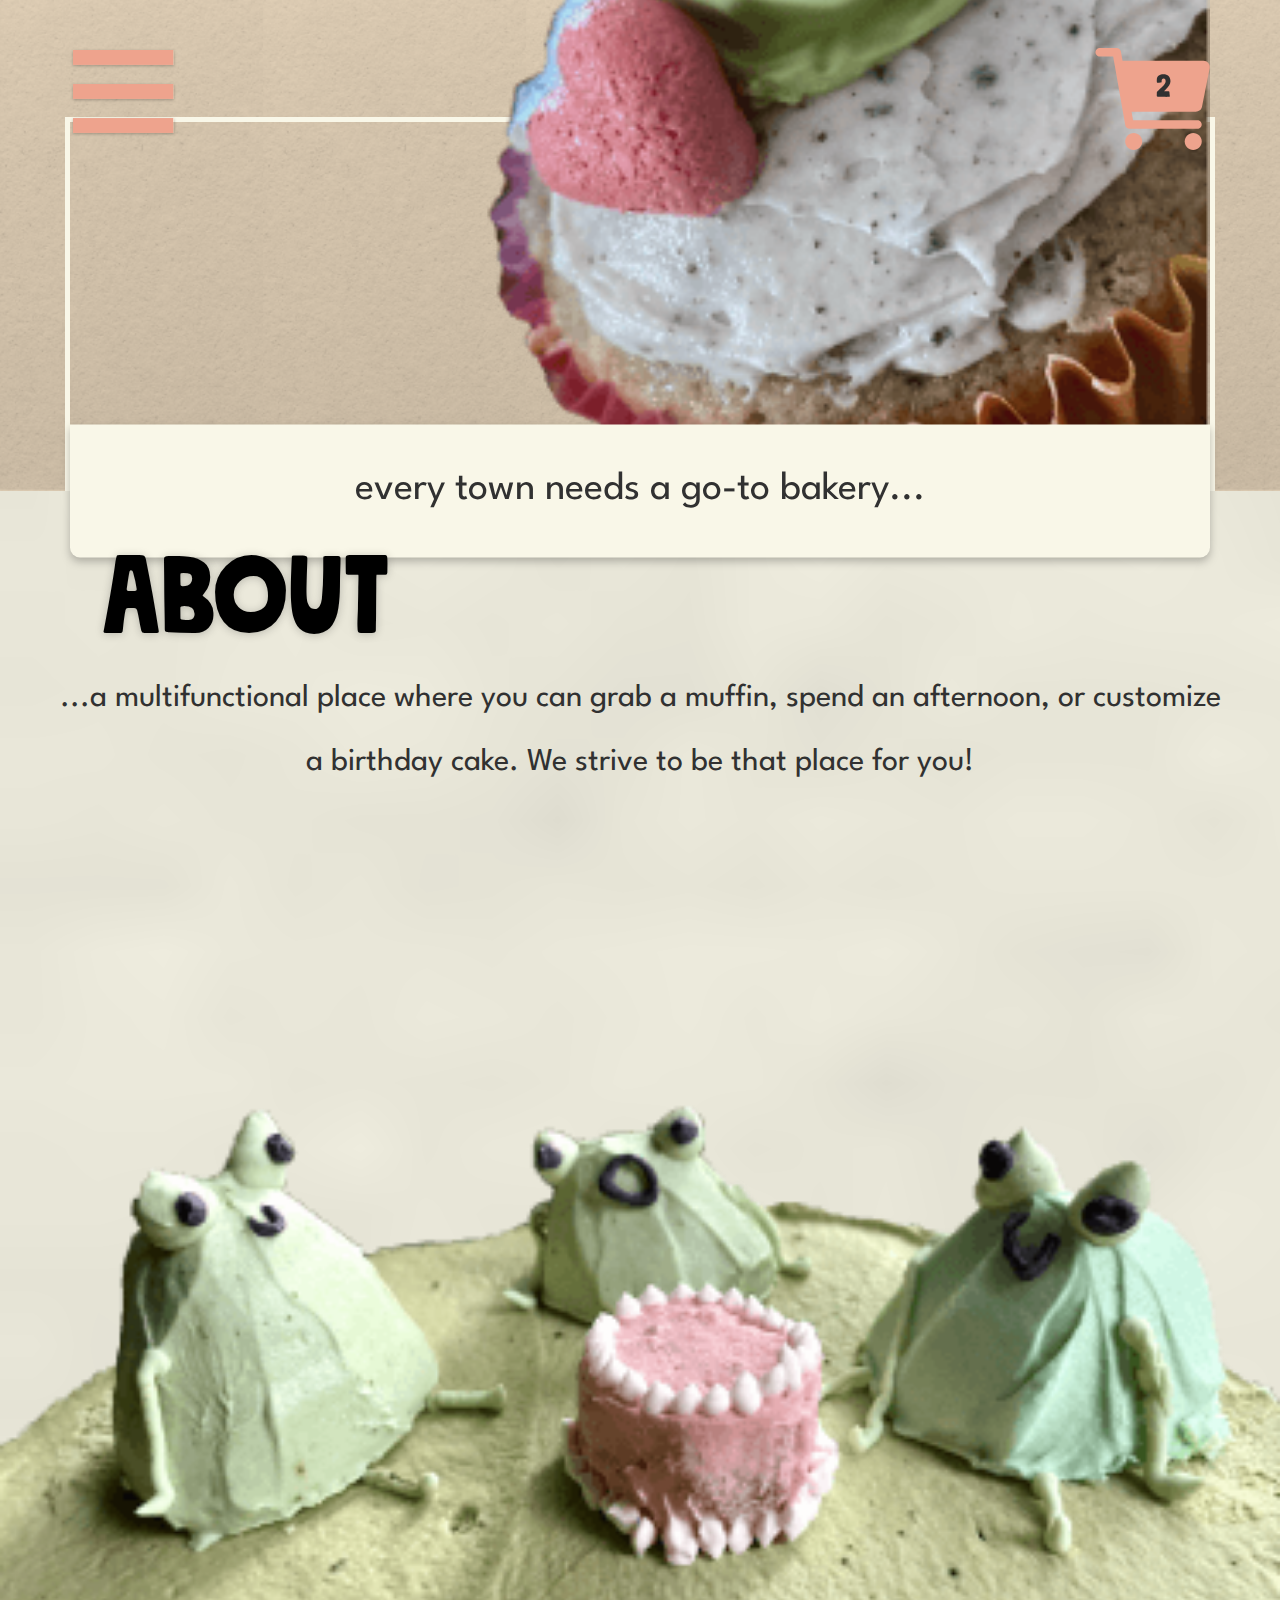
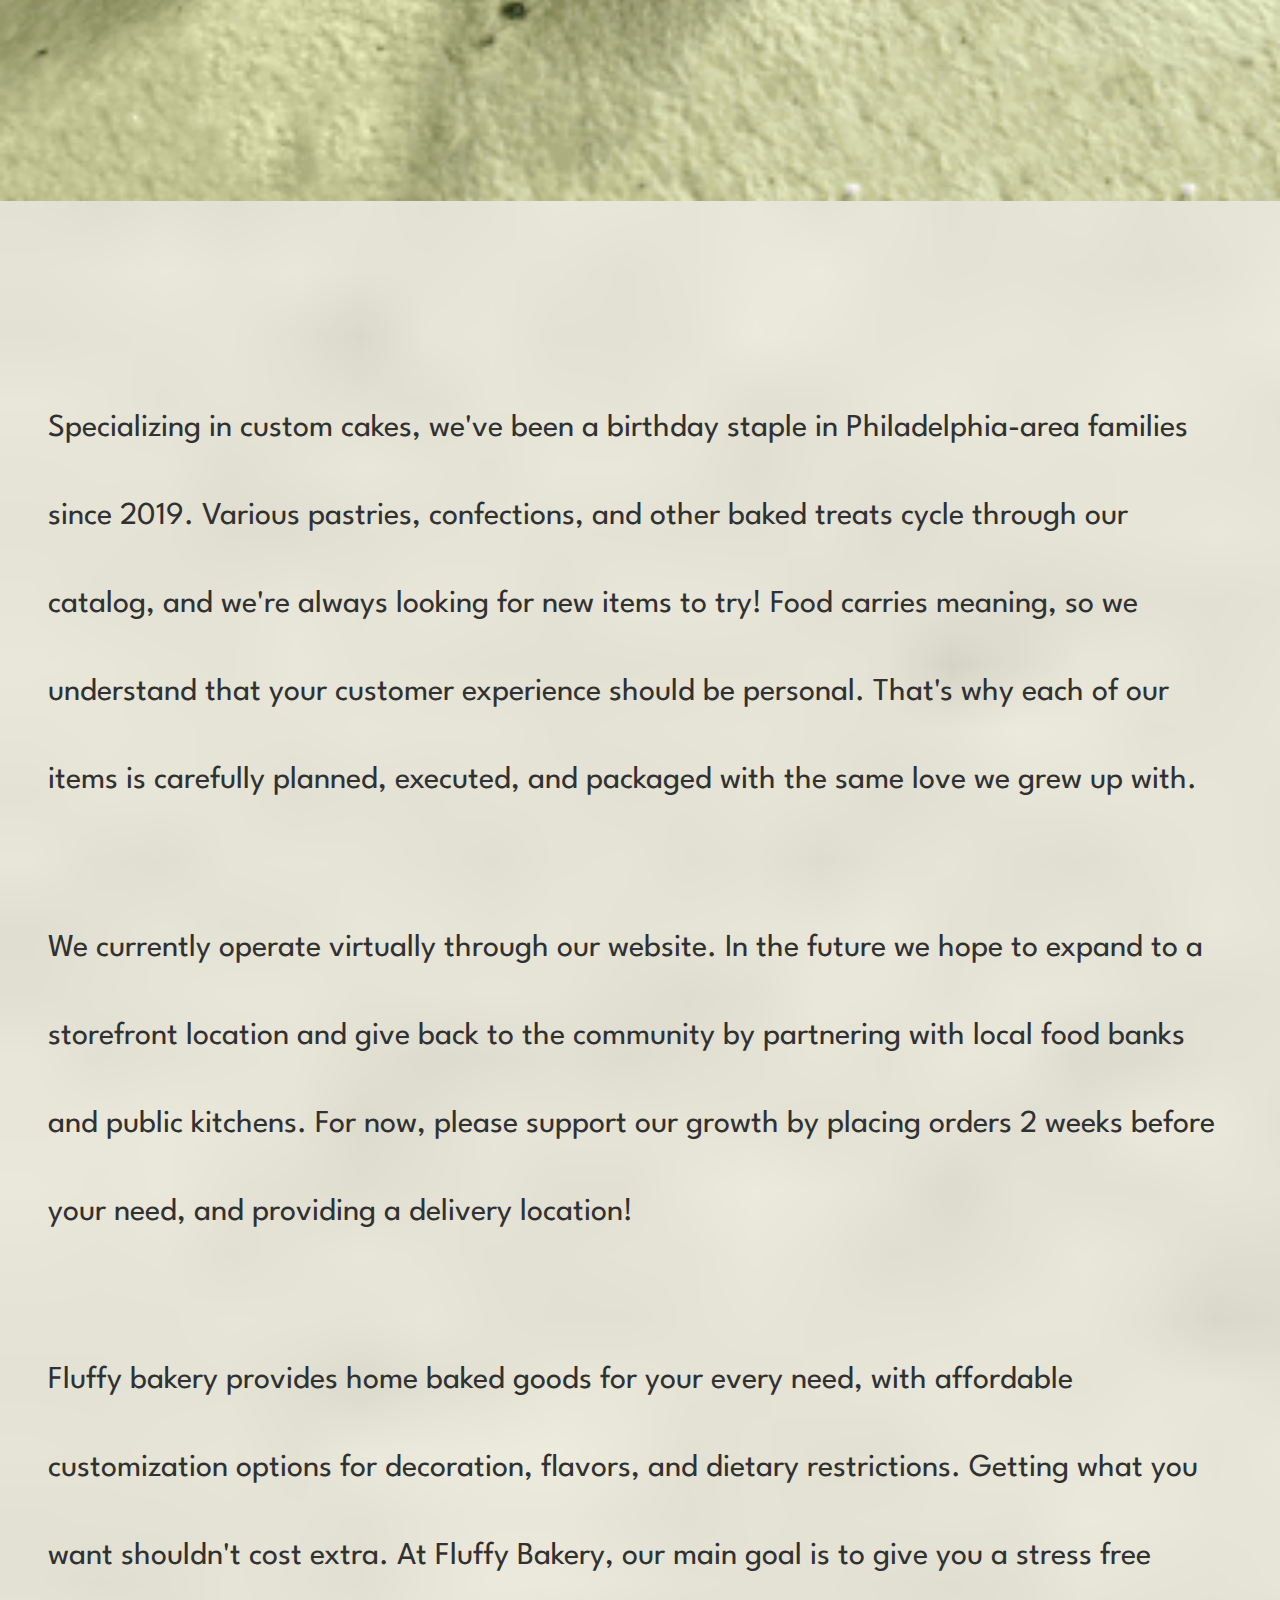
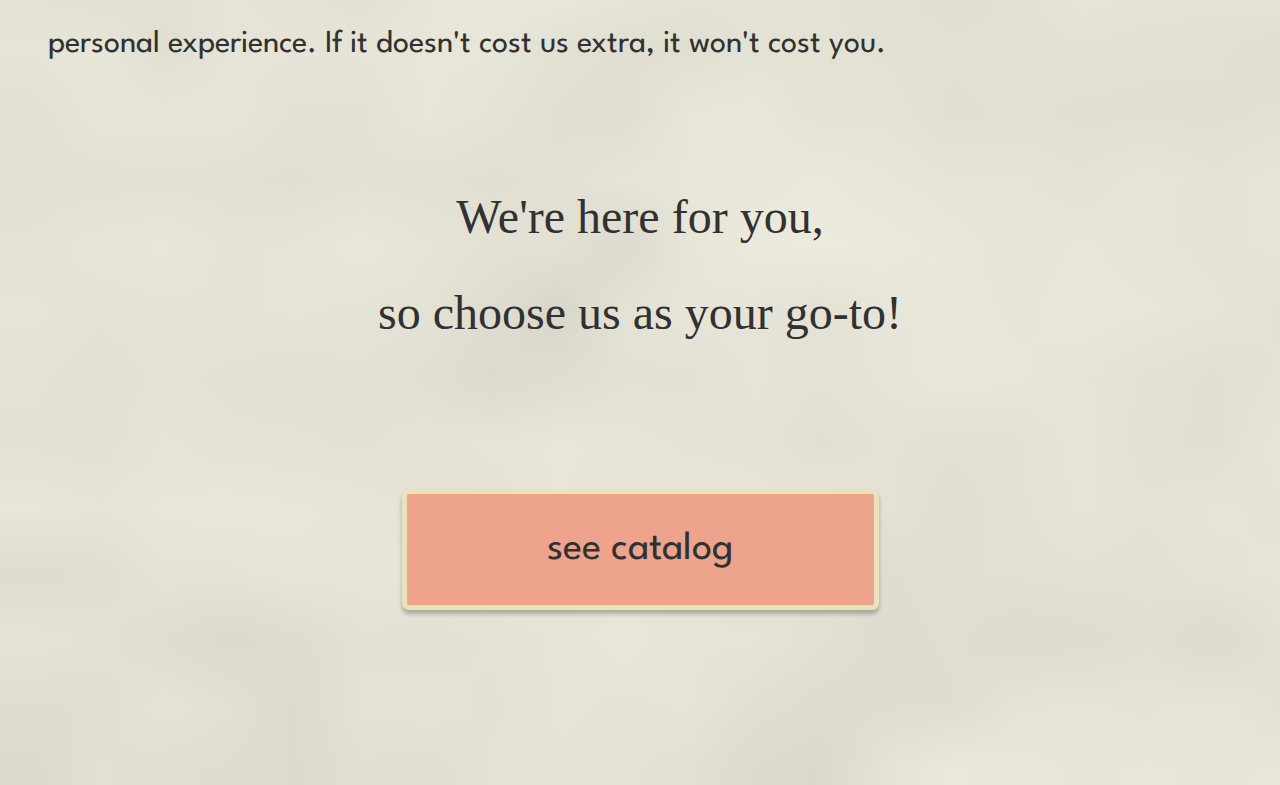
==== about.html @ f2981a7b "create navbar and polish details" ====
<!DOCTYPE html>
<html lang="en">
<head>
  <meta charset="UTF-8">
  <title>Fluffy Bakery</title>
  <link 
  charset="utf-8" 
  rel="stylesheet" 
  href="styles/master.css" 
  media="screen"/>
</head>
<body>
    <!-- hero -->
    <div class="heroGeneral">
      <div class="navbar">
        <a href="">
            <svg xmlns="http://www.w3.org/2000/svg" width="107" height="89" viewBox="0 0 107 89" fill="none">
                <g filter="url(#filter0_d_505_540)">
                  <rect x="3" y="2" width="100.286" height="14.8846" fill="#EEA38D"/>
                  <rect x="3" y="36.0215" width="100.286" height="14.8846" fill="#EEA38D"/>
                  <rect x="3" y="70.0439" width="100.286" height="14.8846" fill="#EEA38D"/>
                </g>
                <defs>
                  <filter id="filter0_d_505_540" x="0" y="0" width="106.286" height="88.9287" filterUnits="userSpaceOnUse" color-interpolation-filters="sRGB">
                    <feFlood flood-opacity="0" result="BackgroundImageFix"/>
                    <feColorMatrix in="SourceAlpha" type="matrix" values="0 0 0 0 0 0 0 0 0 0 0 0 0 0 0 0 0 0 127 0" result="hardAlpha"/>
                    <feOffset dy="1"/>
                    <feGaussianBlur stdDeviation="1.5"/>
                    <feComposite in2="hardAlpha" operator="out"/>
                    <feColorMatrix type="matrix" values="0 0 0 0 0 0 0 0 0 0 0 0 0 0 0 0 0 0 0.25 0"/>
                    <feBlend mode="normal" in2="BackgroundImageFix" result="effect1_dropShadow_505_540"/>
                    <feBlend mode="normal" in="SourceGraphic" in2="effect1_dropShadow_505_540" result="shape"/>
                  </filter>
                </defs>
              </svg>
        </a>
        <a href="./cart.html">
            <svg xmlns="http://www.w3.org/2000/svg" width="115" height="102" viewBox="0 0 115 102" fill="none">
              <g clip-path="url(#clip0_505_559)">
                <path d="M38.7202 102C43.4146 102 47.2202 98.1944 47.2202 93.5C47.2202 88.8056 43.4146 85 38.7202 85C34.0258 85 30.2202 88.8056 30.2202 93.5C30.2202 98.1944 34.0258 102 38.7202 102Z" fill="#EEA38D"/>
                <path d="M98.2202 102C102.915 102 106.72 98.1944 106.72 93.5C106.72 88.8056 102.915 85 98.2202 85C93.5258 85 89.7202 88.8056 89.7202 93.5C89.7202 98.1944 93.5258 102 98.2202 102Z" fill="#EEA38D"/>
                <path d="M113.308 15.0822C112.711 14.3518 111.958 13.7636 111.106 13.3602C110.253 12.9568 109.321 12.7484 108.378 12.75H27.5347L25.9065 3.51156C25.7328 2.5275 25.218 1.63608 24.4524 0.993883C23.6869 0.351688 22.7195 -0.000209954 21.7202 9.39788e-08H4.72021C3.59304 9.39788e-08 2.51204 0.447768 1.71501 1.2448C0.917981 2.04183 0.470215 3.12283 0.470215 4.25C0.470215 5.37717 0.917981 6.45817 1.71501 7.2552C2.51204 8.05223 3.59304 8.5 4.72021 8.5H18.1555L30.284 77.2384C30.4576 78.2225 30.9724 79.1139 31.738 79.7561C32.5036 80.3983 33.471 80.7502 34.4702 80.75H102.47C103.597 80.75 104.678 80.3022 105.475 79.5052C106.272 78.7082 106.72 77.6272 106.72 76.5C106.72 75.3728 106.272 74.2918 105.475 73.4948C104.678 72.6978 103.597 72.25 102.47 72.25H38.0349L36.5368 63.75H100.728C102.202 63.7481 103.63 63.2371 104.77 62.3034C105.91 61.3697 106.693 60.0706 106.986 58.6261L114.636 20.3761C114.82 19.4504 114.797 18.4953 114.567 17.5798C114.337 16.6643 113.907 15.8112 113.308 15.0822Z" fill="#EEA38D"/>
                <path d="M63.4375 48.8438C62.3333 48.8438 61.7812 48.4688 61.7812 47.7188C61.7812 46.7812 61.7917 45.9689 61.8125 45.2812C61.8333 44.6147 61.8646 44.2135 61.9062 44.0781C61.948 43.9427 62.1458 43.6979 62.5 43.3438C64.6042 41.2812 65.9479 39.9896 66.5312 39.4688C67.2604 38.8021 67.8438 38.2449 68.2812 37.797C68.7188 37.3491 69.224 36.6772 69.7969 35.7812C70.3698 34.8855 70.6562 34.0939 70.6562 33.4062C70.6562 31.5105 69.9896 30.5625 68.6562 30.5625C67.9688 30.5625 67.4583 30.8073 67.125 31.2969C66.7917 31.7865 66.625 32.323 66.625 32.9062C66.625 33.0104 66.6303 33.1667 66.6407 33.375C66.6511 33.5833 66.6562 33.7292 66.6562 33.8125C66.6562 34 66.599 34.1719 66.4844 34.3281C66.3698 34.4844 66.2292 34.5625 66.0625 34.5625H65.875C65.4583 34.5625 64.9063 34.5991 64.2189 34.672C63.5313 34.7449 62.9896 34.7812 62.5938 34.7812C62.4062 34.7812 62.2604 34.75 62.1562 34.6875C62.0522 34.625 61.9896 34.5521 61.9688 34.4688C61.9479 34.3854 61.9167 34.2396 61.875 34.0312C61.8125 33.6772 61.7812 33.3022 61.7812 32.9062C61.7812 32.7605 61.7866 32.526 61.797 32.2031C61.8074 31.8802 61.8125 31.625 61.8125 31.4375C61.8125 29.8542 62.4792 28.5781 63.8125 27.6094C65.1458 26.6406 66.6667 26.1562 68.375 26.1562C72.9167 26.1562 75.2813 28.4688 75.4689 33.0938V33.3438C75.4689 34.6562 75.0522 35.9219 74.2189 37.1406C73.3855 38.3594 71.9896 40.0208 70.0312 42.125C69.9062 42.25 69.8125 42.3491 69.75 42.422C69.6875 42.4949 69.599 42.5885 69.4844 42.7031C69.3698 42.8177 69.2708 42.9272 69.1875 43.0312C69.1667 43.0521 69.1562 43.0729 69.1562 43.0938C69.1562 43.2396 69.3022 43.3125 69.5939 43.3125C70.5313 43.3125 71.875 43.2917 73.625 43.25C74.0833 43.25 74.3438 43.5208 74.4062 44.0625C74.4062 44.1458 74.5417 45.4896 74.8125 48.0938V48.25C74.8125 48.5833 74.5833 48.7604 74.125 48.7812C73.125 48.8439 72.0208 48.875 70.8125 48.875C70.6458 48.875 70.3958 48.8699 70.0625 48.8595C69.7292 48.8491 69.4583 48.8438 69.25 48.8438H63.4375Z" fill="#313131"/>
              </g>
              <defs>
                <clipPath id="clip0_505_559">
                  <rect width="115" height="102" fill="white"/>
                </clipPath>
              </defs>
            </svg>
        </a>
    </div>
        <div class="heroBorderGeneral">
            <h class="titlePage2">
                About
            </h>
            <img class="heroImage" src="./media/heroAbout.png" alt="Frog cake"></img>
            <div class="heroGeneralCard">
                <h class="titlePageSubheader">
                    every town needs a go-to bakery...
                </h>
            </div>
        </div>
    </div>
    <!-- content -->
<div>
    <h id="aboutBlurbText">
        ...a multifunctional place where you can grab a muffin, spend an afternoon, or customize a birthday cake.
We strive to be that place for you!
    </h>
    <div class="container" style="padding-top: 0rem">
        <img src="media/aboutCakeFrog.png" alt="Matcha cake with 4 happy forgs (not frogs) on top">
      </img>
    </div>
      <div class="containerWavy" style="transform: translateY(-175px); height: auto">
        <div id="homeWavyBody">
          <div>
            <p class="aboutParagraph">
                Specializing in custom cakes, we've been a birthday staple in Philadelphia-area families since 2019. Various pastries, confections, and other baked treats cycle through our catalog, and we're always looking for new items to try! Food carries meaning, so we understand that your customer experience should be personal. That's why each of our items is carefully planned, executed, and packaged with the same love we grew up with.
            </p>
            <p class="aboutParagraph">
                We currently operate virtually through our website. In the future we hope to expand to a storefront location and give back to the community by partnering with local food banks and public kitchens. For now, please support our growth by placing orders 2 weeks before your need, and providing a delivery location!
            </p>
            <p class="aboutParagraph">
                Fluffy bakery provides home baked goods for your every need, with affordable customization options for decoration, flavors, and dietary restrictions. Getting what you want shouldn't cost extra. At Fluffy Bakery, our main goal is to give you a stress free personal experience. If it doesn't cost us extra, it won't cost you.
            </p>
            <h id="aboutClosingText">
                We're here for you, <br> so choose us as your go-to!
              </h>
          </div>
          <a href="./catalog.html">
            <button class="button" style="margin:auto; margin-top: 10%;">
              <h class="buttonText">
                see catalog
              </h>
            </button>
          </a>          
        </div>
      </div>
</div>
---- styles/master.css ----
* {
    font-family: 'LeagueSpartan', sans-serif;
    font-weight: normal;
    font-style: normal;
}

body {
    margin: 0; 
    padding: 0; 
    width: 100%;
    height: 100vh;
    background: url(../media/texturePaper.png), no-repeat;
    background-size: 1000%;
    background-blend-mode: multiply;
    background-color: #F9F7E8;
}

/* --- */
/* --- */

/* --- REUSABLE CLASSES --- */

/* --- */
/* --- */

.navbar {
    width: 89vw;
    padding: 0 3rem;
    display: flex;
    justify-content: space-between;
    position: fixed;
    top: 3rem;
    z-index: 50;
}

.container {
    position: relative;
    padding-top: 10vh;
    overflow-x: clip;
    display:flex;
    flex-direction: column;
}

.containerWavy {
    width: 100%;
    /* define height in HTML style */
    background: url(../media/sectionWavyPaper.svg) no-repeat;
    background-size: cover;
    text-align: center;
    z-index: 1;
}

.card {
    position: relative;
    transform: scale(1.3);
    width: 100%;
    background-image: url(../media/card.svg);
    background-repeat: no-repeat;
    background-size: cover;
    height: 43vh;
    z-index: 1;
}

.cardText {
    transform: rotate(2.015deg);
    padding: 7vh 19vw 0 19vw;
}

.containerWavyText {
    padding-top: 7vh;
    color: var(--Gray, #313131);
    text-align: center;
    font-family: 'LeagueSpartan';
    font-size: 40px;
    font-style: normal;
    font-weight: 400;
    line-height: 200%; /* 40px */
}

.button {
    position: relative;
    width: 477px;
    height: 121px;
    flex-shrink: 0;
    border-radius: 7px;
    border: 5px solid #E9E2BD;
    background: #EEA38D;
    box-shadow: 0px 4px 4px 0px rgba(0, 0, 0, 0.25);
    /* rectify: margin auto (see homepage 1st button) */
}

.cta {
    display: flex;
    flex-direction: column;
    position: relative;
    margin-top: 20rem;
    flex-shrink: 0;
    background-image: url(../media/cardcta.png);
    background-repeat: no-repeat;
    background-size: contain;
    background-position: center;
}

.ctaBody {
    display: flex;
    flex-direction: row;
    justify-content: center;
    align-items: center;
    gap: 2rem;
}

/* --- FONT --- */
@font-face {
    font-family: 'LeagueSpartan';
    src: url('../media/fonts/LeagueSpartan-VariableFont_wght.ttf');
}

@font-face {
    font-family: 'Mindset';
    src: url('../media/fonts/mindset-regular-1.ttf')
}

#titleSubHome {
    color: black;
    text-align: center;
    font-family: 'LeagueSpartan';
    font-size: 64px;
    font-style: normal;
    font-weight: 400;
    line-height: 201.023%; /* 64.327px */
}

.titlePage {
    color: #000;
    text-align: center;
    text-shadow: 0px 1px 8px rgba(35, 35, 35, 0.25);
    font-family: 'Mindset', sans-serif;
    font-size: 96px;
    font-style: normal;
    font-weight: 400;
    line-height: 201.023%; /* 96.491px */
}

.titlePage2 {
    color: #000;
    text-align: center;
    text-shadow: 0px 1px 8px rgba(35, 35, 35, 0.25);
    font-family: 'Mindset', sans-serif;
    font-size: 110px;
    font-style: normal;
    font-weight: 400;
    line-height: 201.023%; /* 96.491px */
    position: relative;
    top: 23rem;
    left: 2rem;
    z-index: 10;
}

.titlePageSubheader {
    color: var(--Gray, #313131);
    text-align: center;
    font-size: 40px;
    font-style: normal;
    font-weight: 400;
    line-height: 200%; /* 40px */
    padding: 10px;
}

.titlePageSubheader2 {
    color: var(--Gray, #313131);
    text-align: center;
    font-size: 24px;
    font-style: normal;
    font-weight: 400;
    line-height: 200%; /* 40px */
    padding: 0 30px;
}

#homeProceed {
    padding: top 1rem;
    font-size:32px;
}

.cardHeader {
    color: var(--Gray, #313131);
    text-align: center;
    font-family: 'LeagueSpartan';
    font-size: 42px;
    font-style: normal;
    font-weight: 500;
    line-height: 151.023%; /* 36.245px */
    text-align: center;
  }

.header {
    color: var(--Gray, #313131);
    text-align: center;
    font-family: 'LeagueSpartan';
    font-size: 64px;
    font-style: normal;
    font-weight: 500;
    line-height: 151.023%; /* 36.245px */
  }

.cardBody {
    color: var(--Gray, #313131);
    font-family: 'LeagueSpartan';
    font-size: 40px;
    font-style: normal;
    font-weight: 400;
    line-height: 200%; /* 40px */
    padding-top: 3rem;
    text-align: left;
  }

.buttonText {
    color: var(--Gray, #313131);
    text-align: center;
    font-family: 'LeagueSpartan';
    font-size: 40px;
    font-style: normal;
    font-weight: 400;
    line-height: 151.023%; /* 36.245px */
}

.cardColumnTextL {
    color: var(--Gray, #313131);
text-align: right;
font-family: 'LeagueSpartan';
font-size: 32px;
font-style: normal;
font-weight: 400;
line-height: 153.023%; /* 24.484px */
text-align: right;
}

.cardColumnTextR {
    color: var(--Gray, #313131);
text-align: right;
font-family: 'LeagueSpartan';
font-size: 32px;
font-style: normal;
font-weight: 400;
line-height: 153.023%; /* 24.484px */
text-align: left;
}

#aboutBlurbText {
    color: var(--Gray, #313131);
    text-align: center;
    font-size: 32px;
    font-style: normal;
    font-weight: 400;
    line-height: 200%; /* 32px */
    display: flex;
    align-items: center;
    justify-content: center;
    text-align: center;
    padding: 11rem 3rem 0 3rem;
}

.aboutParagraph {
    color: var(--Gray, #313131);
    text-align:left;
    font-size: 32px;
    font-style: normal;
    font-weight: 400;
    line-height: 275%; /* 32px */
    padding: 0 3rem 3rem 3rem;
}

#aboutClosingText {
    color: var(--Gray, #313131);
    text-align: center;
    font-family: League Spartan;
    font-size: 48px;
    font-style: normal;
    font-weight: 400;
    line-height: 200%; /* 48px */
}

.catalogItemHeader {
    color: var(--Gray, #313131);
    text-align: center;
    font-size: 48px;
    font-style: normal;
    font-weight: 500;
    line-height: 151.023%; /* 36.245px */
}

.catalogItemDesc {
    color: var(--Gray, #313131);
    text-align: center;
    font-size: 40px;
    font-style: normal;
    font-weight: 400;
    line-height: 150%; /* 30px */
}

#cartTotal {
    color: var(--PinkDark, #824836);
    text-align: center;
    font-size: 60px;
    font-style: normal;
    font-weight: 700;
    line-height: 201.023%; /* 40.205px */
    display: flex;
    align-items: center;
    justify-content: center;
}

#cartContactHeader {
    color: var(--PinkDark, #824836);
    text-align: center;
    font-size: 40px;
    font-style: normal;
    font-weight: 500;
    line-height: 201.023%; /* 32.164px */
    display: flex;
    align-items: center;
    justify-content: center;
}

#cartAfter {
    color: var(--Gray, #313131);
    text-align: center;
    font-size: 28px;
    font-style: normal;
    font-weight: 400;
    line-height: 200%;
    padding: 1rem 5rem 5rem 5rem;
}

/* --- */
/* --- */

/* --- PAGE SPECIFIC PROPERTIES --- */

/* --- */
/* --- */

/* Home */

#heroHome {
    position: relative;
    display: flex;
    align-items: center;
    justify-content: center;
    height: 85vh;
    width: 100vw;

    background: url(../media/texturePaper.png), lightgray 50% / cover no-repeat;
    background-size: contain;
    background-blend-mode: multiply;
    background-color: #E9D7BD;
}

.heroGeneral {
    position: relative;
    display: flex;
    align-items: center;
    justify-content: center;
    height: 54.5vh;
    width: 100vw;
    background: url(../media/texturePaper.png), lightgray 50% / cover no-repeat;
    background-size: contain;
    background-blend-mode: multiply;
    background-color: #E9D7BD;
}

.heroGeneralCard {
    position: absolute;
    bottom: 0;
    transform: translateY(50%);
    width: 89vw;
    min-height: 14.76vh;
    height: auto;
    background: #F9F7E8;
    filter: drop-shadow(0px 4px 4px rgba(0, 0, 0, 0.25));
    border-radius: 0px 0px 10px 10px;
    display: flex;
    flex-direction: column;
    align-items: center;
    justify-content: center;
}

.heroImage {
    position: absolute;
    right: 0;
    bottom: 0%;
    width: 80%;
    height: auto;
}

#heroBorder {
    width: 89vw;
    height: 72vh;
    flex-shrink: 0;
    position: absolute;
    bottom: 0;
    text-align: center;
    border-top: 5px solid #F9F7E8;
    border-right: 5px solid #F9F7E8;
    border-left: 5px solid #F9F7E8;
}

.heroBorderGeneral {
    width: 89vw;
    height: 41vh;
    flex-shrink: 0;
    position: absolute;
    bottom: 0;

    border-top: 5px solid #F9F7E8;
    border-right: 5px solid #F9F7E8;
    border-left: 5px solid #F9F7E8;
}

.heroSvgDown {
    position: absolute;
    bottom: 0;
    transform: translateY(50%);
    display: flex;
    flex-direction: column;
    align-items: center;
    justify-content: center;
}

#homeWavyBody {
    padding-top: 25.6%;
}

#homeBottom {
    display: flex;
    flex-direction: row;
    position:relative;
    right:0;
    margin: auto;
}

#homeBottomImage {
    width: 40vw;
    height: auto;
    margin-left: auto;
    flex-shrink: 0;
    box-shadow: 0px 4px 4px 0px rgba(0, 0, 0, 0.25);
    transform: translateY(-39%);
    z-index: 1;
}

/* catalog */

.catalogSection {
    padding-top: 10rem;
    display: flex;
    flex-direction: column;
    align-items: center;
    text-align: center;
    padding-top: 10rem;
    gap: 2rem;
    margin: auto;
}

/* cart */

.cartItem {
    /* refactored 'card' class */
    position: relative;
    transform: scale(1.5);
    width: 100%;
    background-image: url(../media/card.svg);
    background-repeat: no-repeat;
    background-size: cover;
    height: 48vh;
    z-index: 10;
    display:flex;
    flex-direction: column;
    gap: 3rem;
    align-items: center;
    text-align: center;
    margin-top: 30rem;
}

#cartForm {
    padding-top: 5rem;
}

#cartFormInput {
    display: flex;
    flex-direction: column;
    align-items: center;
    justify-content: center;
}

#cartInput {
    width: 77%;
    background-color: transparent;
    padding: 20px 20px;
    margin: 1rem;
    border: 1px solid var(--PinkDark, #824836);
    border-radius: 10px;
}

.cartCenter {
    padding-top: 3rem;
    display: flex;
    align-items: center;
    justify-content: center;
}


/* gallery */

.galleryBody {
    padding-top: 5rem;
    display: flex;
    align-items: center;
    justify-content: center;
    padding-bottom: 5rem;
}

/* order */

#orderInputSection {
    display: flex;
    flex-wrap: wrap;
    align-items: center;
    justify-content: center;
    text-align: center;
}

.inputTile {
    height: 21vh;
    width: 43vw;
    position: relative;
    display: flex;
    align-items: center;
    justify-content: center;
    
}

input[type="radio"] {
    -webkit-appearance: none;
    position: relative;
    height: 100%;
    width: 100%;
    border-radius: 10px;
    border: 1px transparent #9B5C49;
}

input[type="radio"]::after {
    position: absolute;
    /* font-family: ;
    font-weight: ; 
    font-size: ; */
    top: 10px;
    left: 10px;
    background-color: firebrick;
}

input[type="radio"]:checked {
    border-radius: 10px;
    border: 1px solid #9B5C49;
    background: rgba(218, 172, 75, 0.10);
    box-shadow: 0px 1px 2px 0px rgba(0, 0, 0, 0.25);
}

label {
    display: flex;
    flex-direction: column;
    align-items: center;
    justify-content: center;
    gap: 20px;
    height: 80%;
    width: 100;
    position: absolute;
    bottom: 0;
}

/* label h {

} */


/* about */
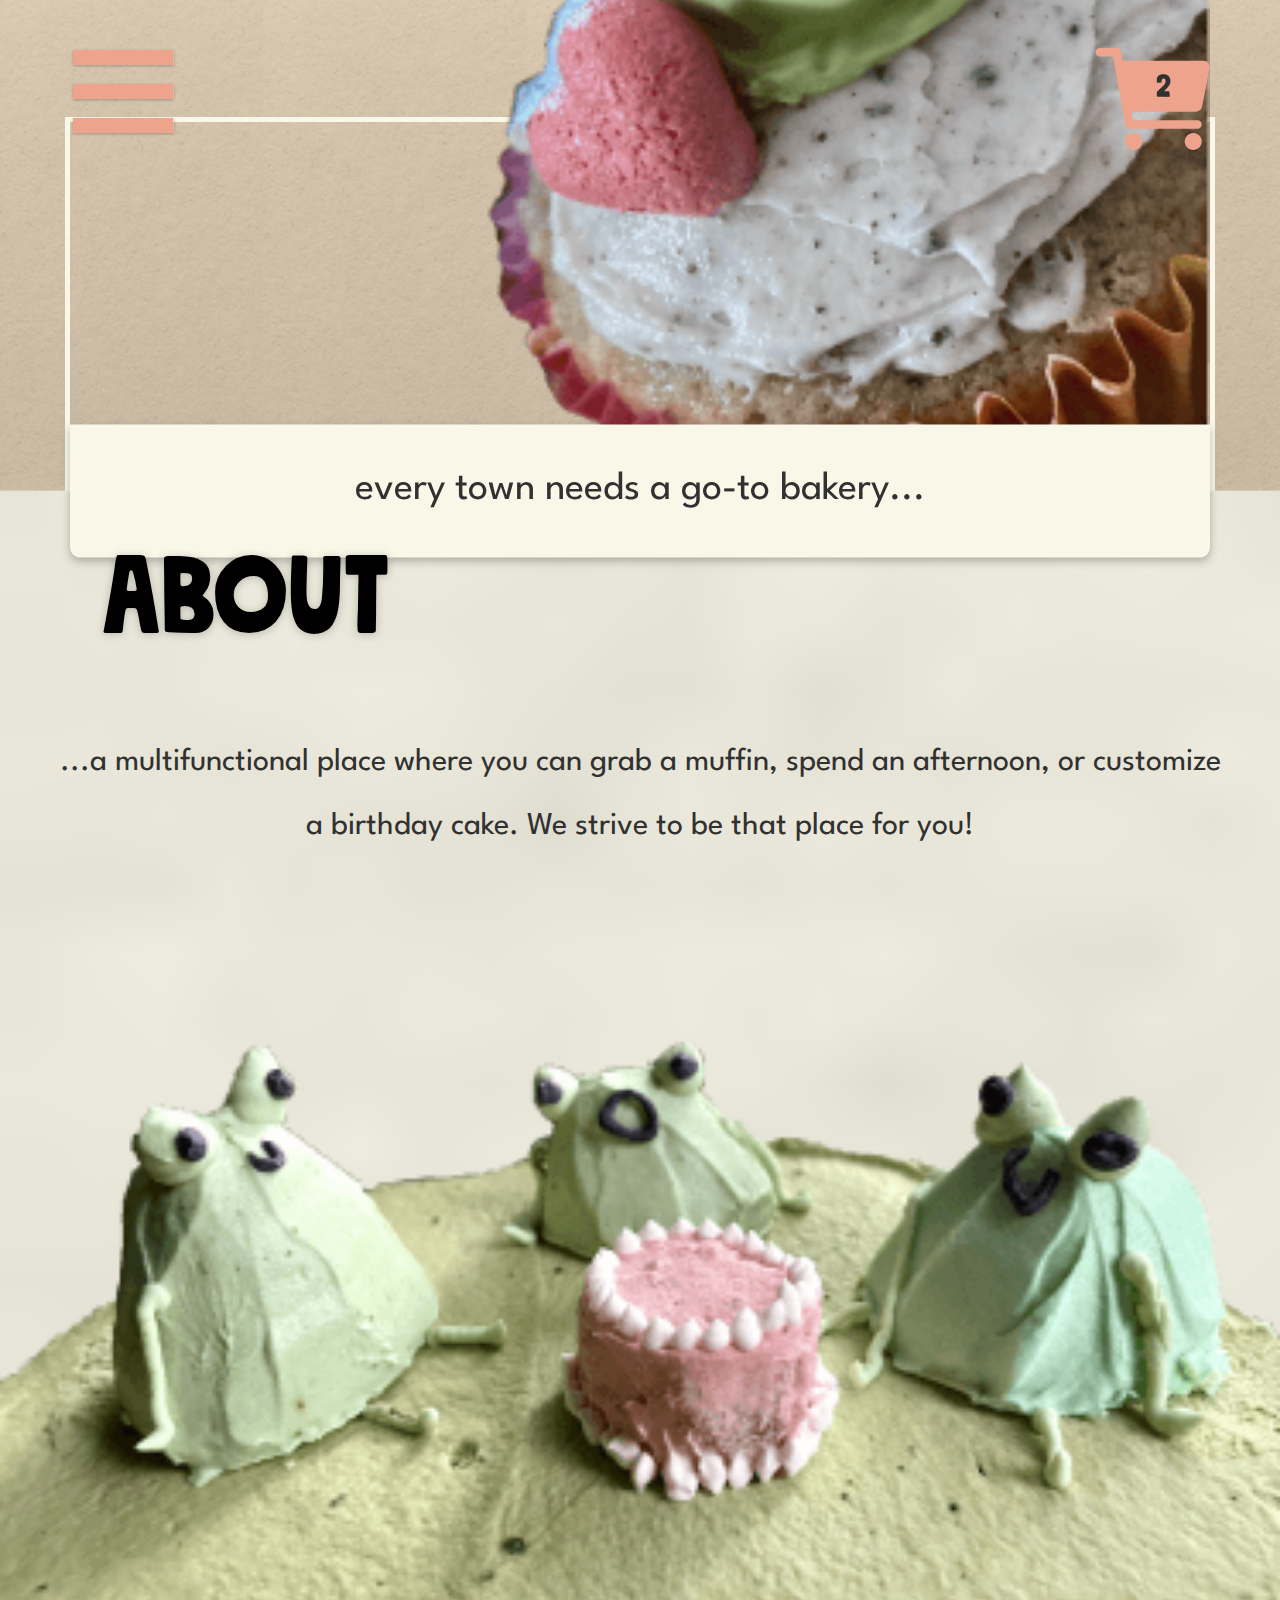
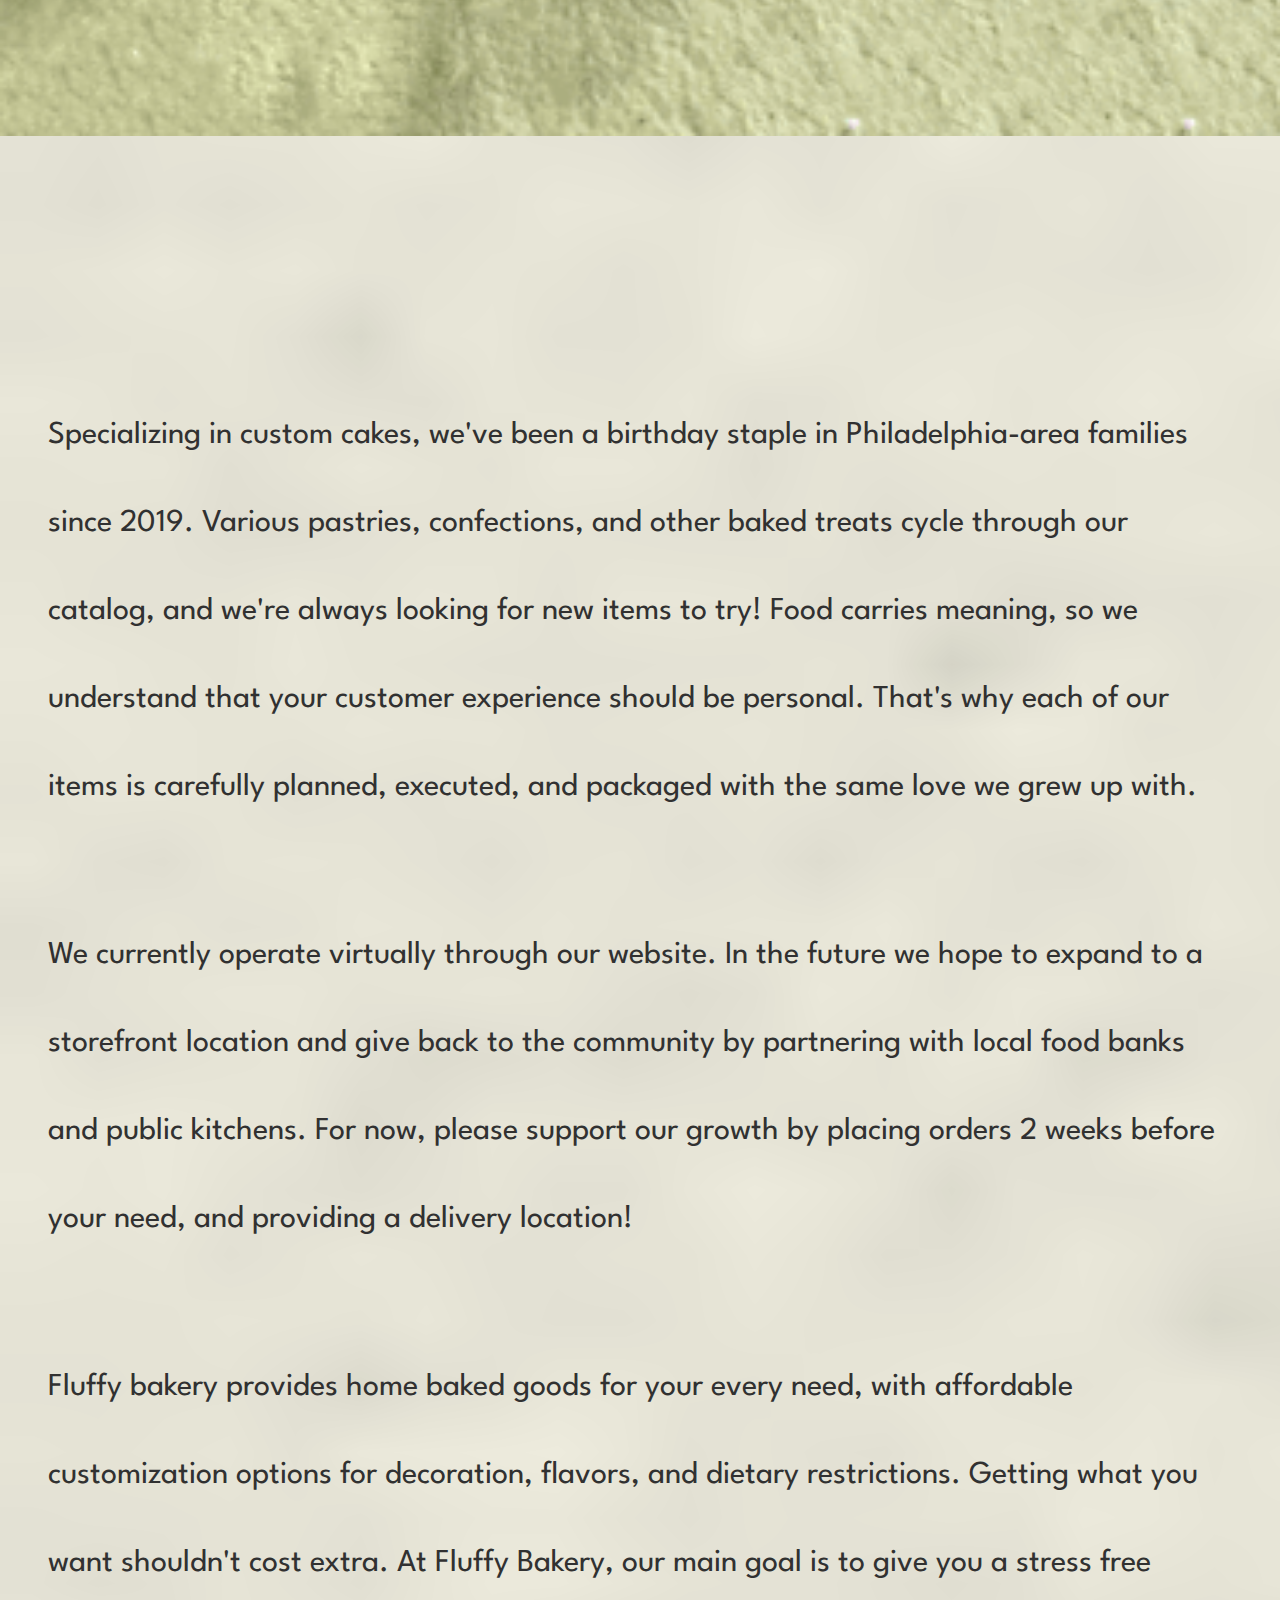
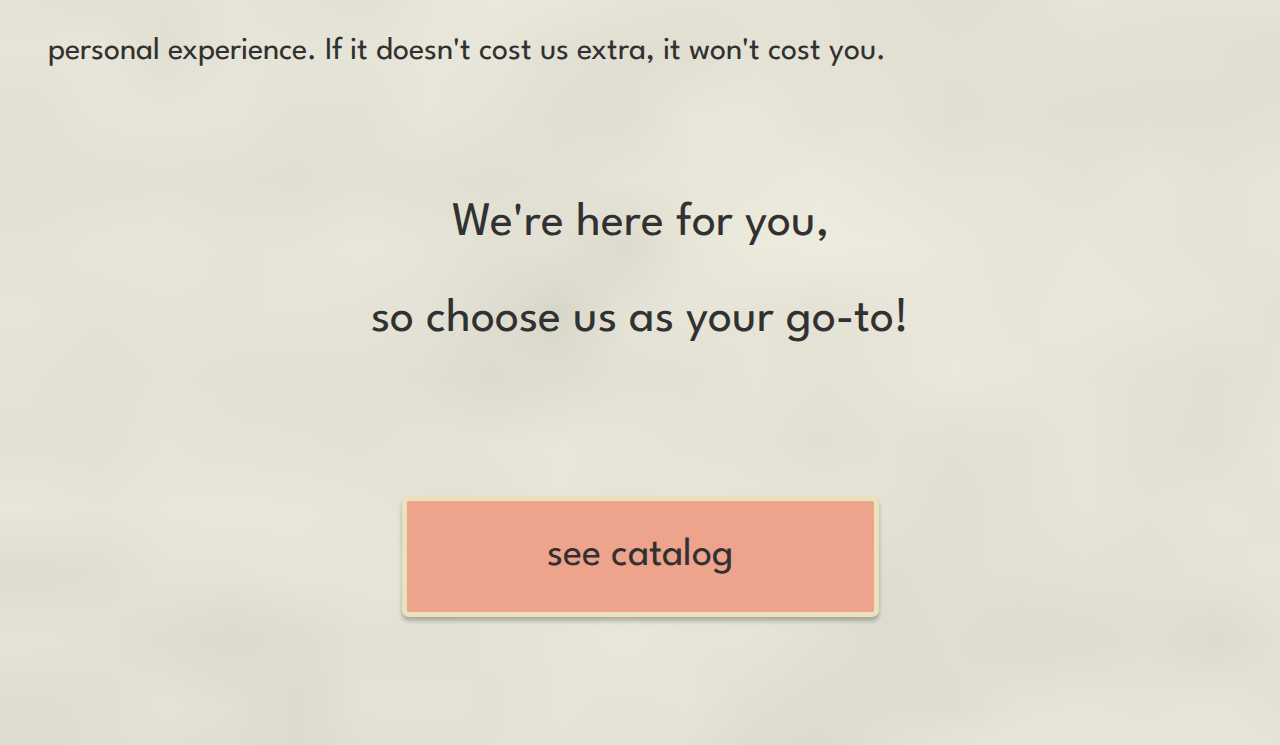
==== commit dfa5038a: "clean up about" ====
--- a/about.html
+++ b/about.html
@@ -64,17 +64,18 @@
     </div>
     <!-- content -->
 <div>
-    <h id="aboutBlurbText">
+    <h class="aboutBlurbText">
         ...a multifunctional place where you can grab a muffin, spend an afternoon, or customize a birthday cake.
 We strive to be that place for you!
     </h>
-    <div class="container" style="padding-top: 0rem">
+    <div class="aboutBody">
+          <div class="container aboutContainer">
         <img src="media/aboutCakeFrog.png" alt="Matcha cake with 4 happy forgs (not frogs) on top">
       </img>
     </div>
-      <div class="containerWavy" style="transform: translateY(-175px); height: auto">
-        <div id="homeWavyBody">
-          <div>
+      <div class="containerWavy aboutContainerWavy">
+        <div class="homeWavyBody">
+          <div class="aboutContainerText">
             <p class="aboutParagraph">
                 Specializing in custom cakes, we've been a birthday staple in Philadelphia-area families since 2019. Various pastries, confections, and other baked treats cycle through our catalog, and we're always looking for new items to try! Food carries meaning, so we understand that your customer experience should be personal. That's why each of our items is carefully planned, executed, and packaged with the same love we grew up with.
             </p>
@@ -84,12 +85,12 @@
             <p class="aboutParagraph">
                 Fluffy bakery provides home baked goods for your every need, with affordable customization options for decoration, flavors, and dietary restrictions. Getting what you want shouldn't cost extra. At Fluffy Bakery, our main goal is to give you a stress free personal experience. If it doesn't cost us extra, it won't cost you.
             </p>
-            <h id="aboutClosingText">
+            <h class="aboutClosingText">
                 We're here for you, <br> so choose us as your go-to!
               </h>
           </div>
           <a href="./catalog.html">
-            <button class="button" style="margin:auto; margin-top: 10%;">
+            <button class="button aboutButtonCatalog">
               <h class="buttonText">
                 see catalog
               </h>
@@ -97,4 +98,6 @@
           </a>          
         </div>
       </div>
+    </div>
+
 </div>--- a/styles/master.css
+++ b/styles/master.css
@@ -43,11 +43,10 @@
 
 .containerWavy {
     width: 100%;
-    /* define height in HTML style */
     background: url(../media/sectionWavyPaper.svg) no-repeat;
     background-size: cover;
     text-align: center;
-    z-index: 1;
+    z-index: 10;
 }
 
 .card {
@@ -58,7 +57,11 @@
     background-repeat: no-repeat;
     background-size: cover;
     height: 43vh;
-    z-index: 1;
+    z-index: 10;
+}
+
+.cardHeaderPadding {
+    padding-top: 3rem;
 }
 
 .cardText {
@@ -93,12 +96,14 @@
     display: flex;
     flex-direction: column;
     position: relative;
-    margin-top: 20rem;
+    margin-top: 16rem;
     flex-shrink: 0;
     background-image: url(../media/cardcta.png);
     background-repeat: no-repeat;
-    background-size: contain;
+    background-size: 97vw;
+    height: 30vh;
     background-position: center;
+    justify-content: center;
 }
 
 .ctaBody {
@@ -109,7 +114,14 @@
     gap: 2rem;
 }
 
-/* --- FONT --- */
+/* --- */
+/* --- */
+
+/* --- FONTS --- */
+
+/* --- */
+/* --- */
+
 @font-face {
     font-family: 'LeagueSpartan';
     src: url('../media/fonts/LeagueSpartan-VariableFont_wght.ttf');
@@ -120,35 +132,31 @@
     src: url('../media/fonts/mindset-regular-1.ttf')
 }
 
-#titleSubHome {
+/* Title Fonts */
+
+.titleSubHome {
     color: black;
     text-align: center;
-    font-family: 'LeagueSpartan';
     font-size: 64px;
-    font-style: normal;
     font-weight: 400;
     line-height: 201.023%; /* 64.327px */
 }
 
 .titlePage {
-    color: #000;
+    color: black;
     text-align: center;
     text-shadow: 0px 1px 8px rgba(35, 35, 35, 0.25);
     font-family: 'Mindset', sans-serif;
     font-size: 96px;
-    font-style: normal;
-    font-weight: 400;
     line-height: 201.023%; /* 96.491px */
 }
 
 .titlePage2 {
-    color: #000;
+    color: black;
     text-align: center;
     text-shadow: 0px 1px 8px rgba(35, 35, 35, 0.25);
     font-family: 'Mindset', sans-serif;
     font-size: 110px;
-    font-style: normal;
-    font-weight: 400;
     line-height: 201.023%; /* 96.491px */
     position: relative;
     top: 23rem;
@@ -160,8 +168,6 @@
     color: var(--Gray, #313131);
     text-align: center;
     font-size: 40px;
-    font-style: normal;
-    font-weight: 400;
     line-height: 200%; /* 40px */
     padding: 10px;
 }
@@ -170,23 +176,17 @@
     color: var(--Gray, #313131);
     text-align: center;
     font-size: 24px;
-    font-style: normal;
     font-weight: 400;
     line-height: 200%; /* 40px */
     padding: 0 30px;
 }
 
-#homeProceed {
-    padding: top 1rem;
-    font-size:32px;
-}
+/* Fonts for reusable elements */
 
 .cardHeader {
     color: var(--Gray, #313131);
     text-align: center;
-    font-family: 'LeagueSpartan';
-    font-size: 42px;
-    font-style: normal;
+    font-size: 48px;
     font-weight: 500;
     line-height: 151.023%; /* 36.245px */
     text-align: center;
@@ -195,7 +195,6 @@
 .header {
     color: var(--Gray, #313131);
     text-align: center;
-    font-family: 'LeagueSpartan';
     font-size: 64px;
     font-style: normal;
     font-weight: 500;
@@ -204,10 +203,7 @@
 
 .cardBody {
     color: var(--Gray, #313131);
-    font-family: 'LeagueSpartan';
     font-size: 40px;
-    font-style: normal;
-    font-weight: 400;
     line-height: 200%; /* 40px */
     padding-top: 3rem;
     text-align: left;
@@ -216,20 +212,21 @@
 .buttonText {
     color: var(--Gray, #313131);
     text-align: center;
-    font-family: 'LeagueSpartan';
     font-size: 40px;
-    font-style: normal;
-    font-weight: 400;
     line-height: 151.023%; /* 36.245px */
 }
 
+/* Home Fonts */
+
+.homeProceed {
+    padding: top 1rem;
+    font-size: 32px;
+}
+
 .cardColumnTextL {
     color: var(--Gray, #313131);
 text-align: right;
-font-family: 'LeagueSpartan';
-font-size: 32px;
-font-style: normal;
-font-weight: 400;
+font-size: 36px;
 line-height: 153.023%; /* 24.484px */
 text-align: right;
 }
@@ -237,53 +234,46 @@
 .cardColumnTextR {
     color: var(--Gray, #313131);
 text-align: right;
-font-family: 'LeagueSpartan';
-font-size: 32px;
-font-style: normal;
-font-weight: 400;
+font-size: 36px;
 line-height: 153.023%; /* 24.484px */
 text-align: left;
 }
 
-#aboutBlurbText {
+/* About Fonts */
+
+.aboutBlurbText {
     color: var(--Gray, #313131);
     text-align: center;
     font-size: 32px;
-    font-style: normal;
-    font-weight: 400;
     line-height: 200%; /* 32px */
     display: flex;
     align-items: center;
     justify-content: center;
     text-align: center;
-    padding: 11rem 3rem 0 3rem;
+    padding: 15rem 3rem 0 3rem;
 }
 
 .aboutParagraph {
     color: var(--Gray, #313131);
     text-align:left;
     font-size: 32px;
-    font-style: normal;
-    font-weight: 400;
     line-height: 275%; /* 32px */
     padding: 0 3rem 3rem 3rem;
 }
 
-#aboutClosingText {
-    color: var(--Gray, #313131);
-    text-align: center;
-    font-family: League Spartan;
+.aboutClosingText {
+    color: var(--Gray, #313131);
+    text-align: center;
     font-size: 48px;
-    font-style: normal;
-    font-weight: 400;
     line-height: 200%; /* 48px */
 }
 
+/* Catalog Fonts */
+
 .catalogItemHeader {
     color: var(--Gray, #313131);
     text-align: center;
     font-size: 48px;
-    font-style: normal;
     font-weight: 500;
     line-height: 151.023%; /* 36.245px */
 }
@@ -291,17 +281,16 @@
 .catalogItemDesc {
     color: var(--Gray, #313131);
     text-align: center;
-    font-size: 40px;
-    font-style: normal;
-    font-weight: 400;
-    line-height: 150%; /* 30px */
-}
-
-#cartTotal {
+    font-size: 36px;
+    line-height: 150%;
+}
+
+/* Cart Fonts */
+
+.cartFontTotal {
     color: var(--PinkDark, #824836);
     text-align: center;
-    font-size: 60px;
-    font-style: normal;
+    font-size: 96px;
     font-weight: 700;
     line-height: 201.023%; /* 40.205px */
     display: flex;
@@ -309,11 +298,10 @@
     justify-content: center;
 }
 
-#cartContactHeader {
+.cartContactHeader {
     color: var(--PinkDark, #824836);
     text-align: center;
-    font-size: 40px;
-    font-style: normal;
+    font-size: 64px;
     font-weight: 500;
     line-height: 201.023%; /* 32.164px */
     display: flex;
@@ -321,12 +309,10 @@
     justify-content: center;
 }
 
-#cartAfter {
+.cartAfter {
     color: var(--Gray, #313131);
     text-align: center;
     font-size: 28px;
-    font-style: normal;
-    font-weight: 400;
     line-height: 200%;
     padding: 1rem 5rem 5rem 5rem;
 }
@@ -339,9 +325,34 @@
 /* --- */
 /* --- */
 
+/* About */
+
+.aboutBody {
+    display: flex;
+    flex-direction: column;
+}
+
+.aboutContainer {
+    padding-top: 0rem;
+    top: 11rem;
+}
+
+.aboutContainerWavy {
+    height: auto;
+}
+
+.aboutContainerText {
+    padding-top: 25rem;
+}
+
+.aboutButtonCatalog {
+    margin:auto; 
+    margin: 10% 0;
+}
+
 /* Home */
 
-#heroHome {
+.heroHome {
     position: relative;
     display: flex;
     align-items: center;
@@ -392,7 +403,7 @@
     height: auto;
 }
 
-#heroBorder {
+.heroBorder {
     width: 89vw;
     height: 72vh;
     flex-shrink: 0;
@@ -402,6 +413,10 @@
     border-top: 5px solid #F9F7E8;
     border-right: 5px solid #F9F7E8;
     border-left: 5px solid #F9F7E8;
+}
+
+.heroBorderPadding {
+    padding-top: 4vh;
 }
 
 .heroBorderGeneral {
@@ -426,11 +441,36 @@
     justify-content: center;
 }
 
-#homeWavyBody {
+.homeContainerWavyTranslate {
+    transform: translateY(-614px);
+}
+
+.homeWavyBodyTop {
     padding-top: 25.6%;
 }
 
-#homeBottom {
+.homeWavyBodyPadding {
+    padding: 8rem 8rem 0 8rem;
+}
+
+.homeButtonMorePosition {
+    margin: auto;
+    margin-top: 10%;
+}
+
+.homeButtonCatalogPosition {
+    transform: rotate(1.872deg) translate(248px, 113px);
+}
+
+.homeButtonGalleryPosition {
+    transform: rotate(1.872deg);
+}
+
+.homeCardPosition {
+    transform: translateY(-165px) scale(1.3);
+}
+
+.homeBottom {
     display: flex;
     flex-direction: row;
     position:relative;
@@ -438,20 +478,19 @@
     margin: auto;
 }
 
-#homeBottomImage {
+.homeBottomImage {
     width: 40vw;
     height: auto;
     margin-left: auto;
     flex-shrink: 0;
     box-shadow: 0px 4px 4px 0px rgba(0, 0, 0, 0.25);
     transform: translateY(-39%);
-    z-index: 1;
-}
-
-/* catalog */
+    z-index: 20;
+}
+
+/* Catalog */
 
 .catalogSection {
-    padding-top: 10rem;
     display: flex;
     flex-direction: column;
     align-items: center;
@@ -461,10 +500,18 @@
     margin: auto;
 }
 
-/* cart */
+.catalogSectionPadding {
+    padding: 15rem 0 5rem 0;
+}
+
+/* Cart */
+
+.containerNoOverflow {
+    overflow-x: clip;
+}
 
 .cartItem {
-    /* refactored 'card' class */
+    /* this is a refactored 'card' class */
     position: relative;
     transform: scale(1.5);
     width: 100%;
@@ -481,24 +528,30 @@
     margin-top: 30rem;
 }
 
-#cartForm {
+.cartTotal {
+    padding-top: 15rem;
+}
+
+.cartForm {
     padding-top: 5rem;
 }
 
-#cartFormInput {
-    display: flex;
-    flex-direction: column;
-    align-items: center;
-    justify-content: center;
-}
-
-#cartInput {
+.cartFormInput {
+    display: flex;
+    flex-direction: column;
+    align-items: center;
+    justify-content: center;
+}
+
+.cartInput {
     width: 77%;
     background-color: transparent;
     padding: 20px 20px;
     margin: 1rem;
     border: 1px solid var(--PinkDark, #824836);
     border-radius: 10px;
+    height: 2vh;
+    font-size: 36px;
 }
 
 .cartCenter {
@@ -508,20 +561,34 @@
     justify-content: center;
 }
 
+.cardHeaderPadding {
+    padding-top: 4rem;
+}
+
 
 /* gallery */
 
 .galleryBody {
     padding-top: 5rem;
     display: flex;
+    flex-direction: column;
     align-items: center;
     justify-content: center;
     padding-bottom: 5rem;
 }
 
+.galleryButton {
+    padding-top: 5rem;
+    display: flex;
+    flex-direction: column;
+    align-items: center;
+    justify-content: center;
+    gap: 3rem;
+}
+
 /* order */
 
-#orderInputSection {
+.orderInputSection {
     display: flex;
     flex-wrap: wrap;
     align-items: center;
@@ -581,6 +648,37 @@
 
 } */
 
-
-/* about */
-
+/* order confirmed */
+
+.confirm {
+    position: relative;
+    display: flex;
+    align-items: center;
+    justify-content: center;
+    height: 100vh;
+    width: 100vw;
+    background: url(../media/texturePaper.png), lightgray 50% / cover no-repeat;
+    background-size: cover;
+    background-blend-mode: multiply;
+    background-color: #E9D7BD;
+}
+
+.confirmContent {
+    display: flex;
+    flex-direction: column;
+    align-items: center;
+    justify-content: center;
+    padding: 0 8rem;
+}
+
+.confirmContent > div {
+    padding-bottom: 5rem;
+}
+
+.confirmContent > a {
+    padding-top: 3rem;
+}
+
+.confirmContent > a:first-of-type {
+    padding-top: 20rem;
+}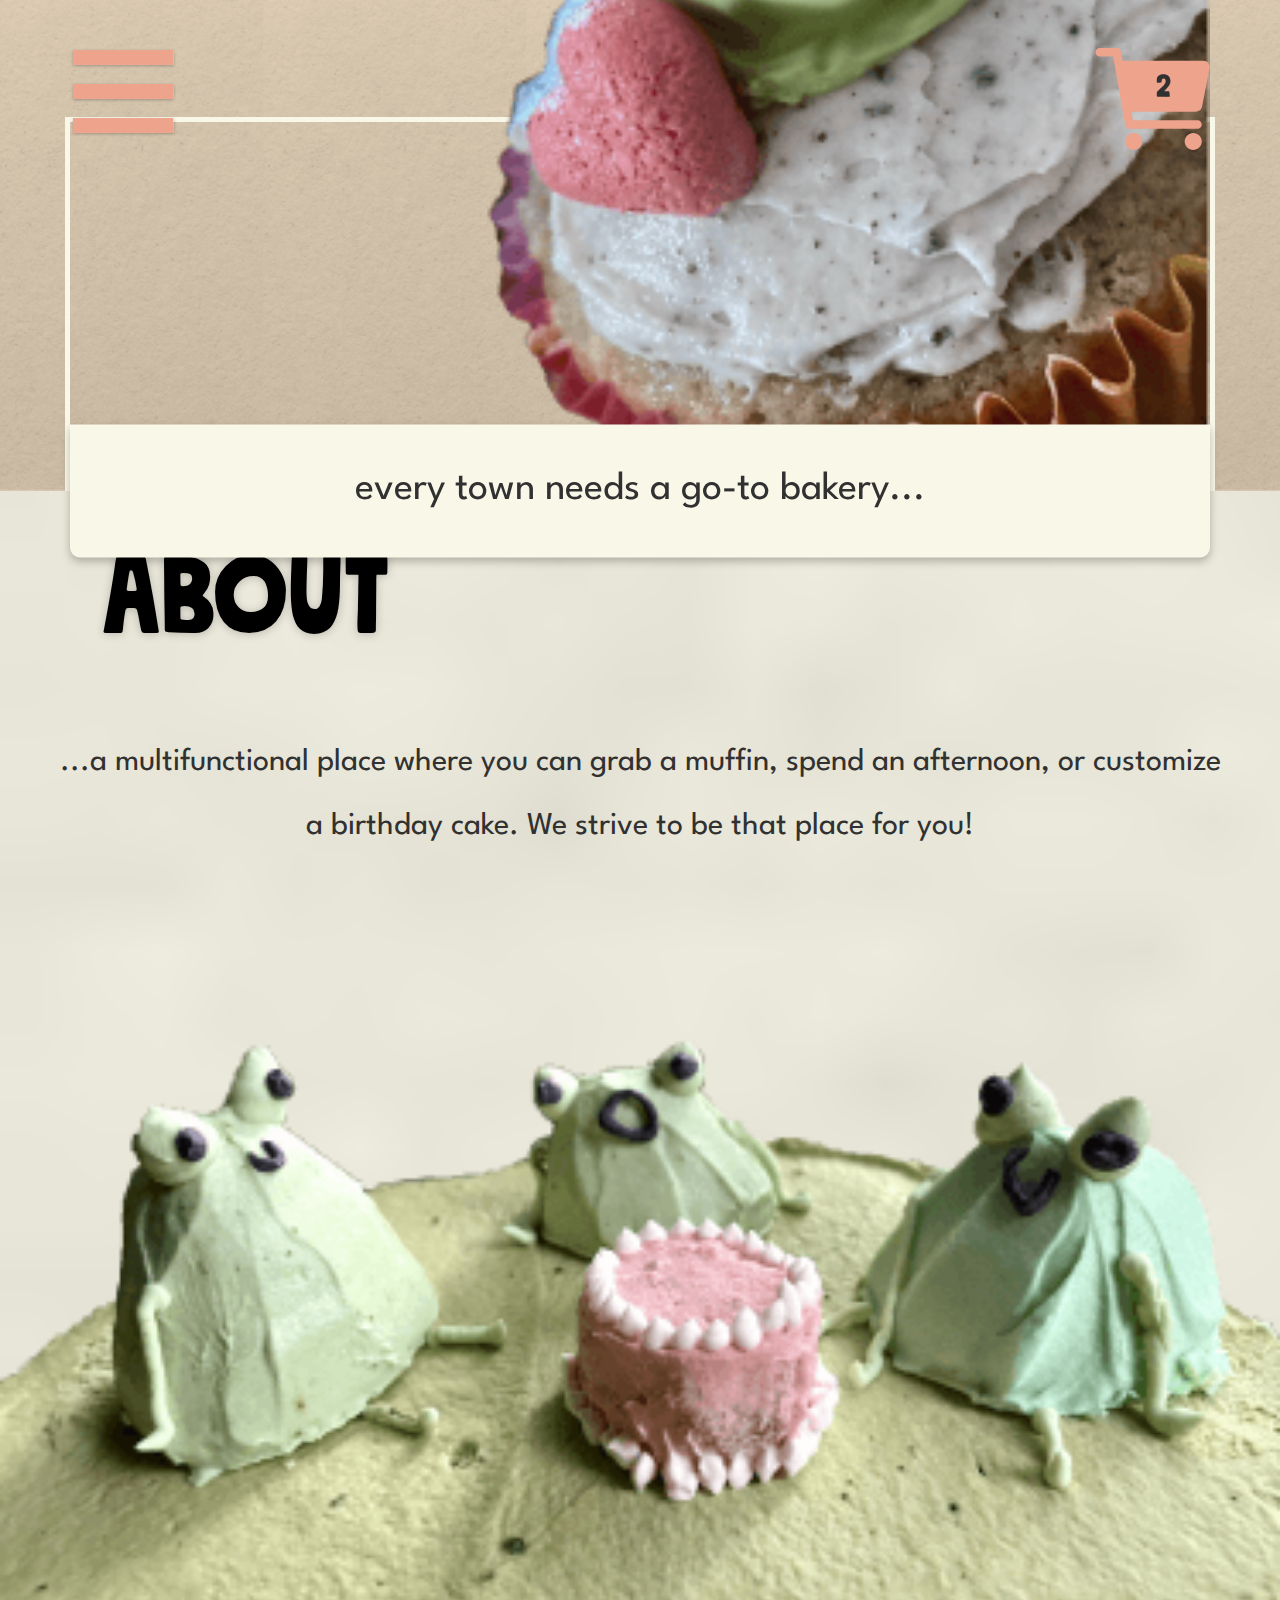
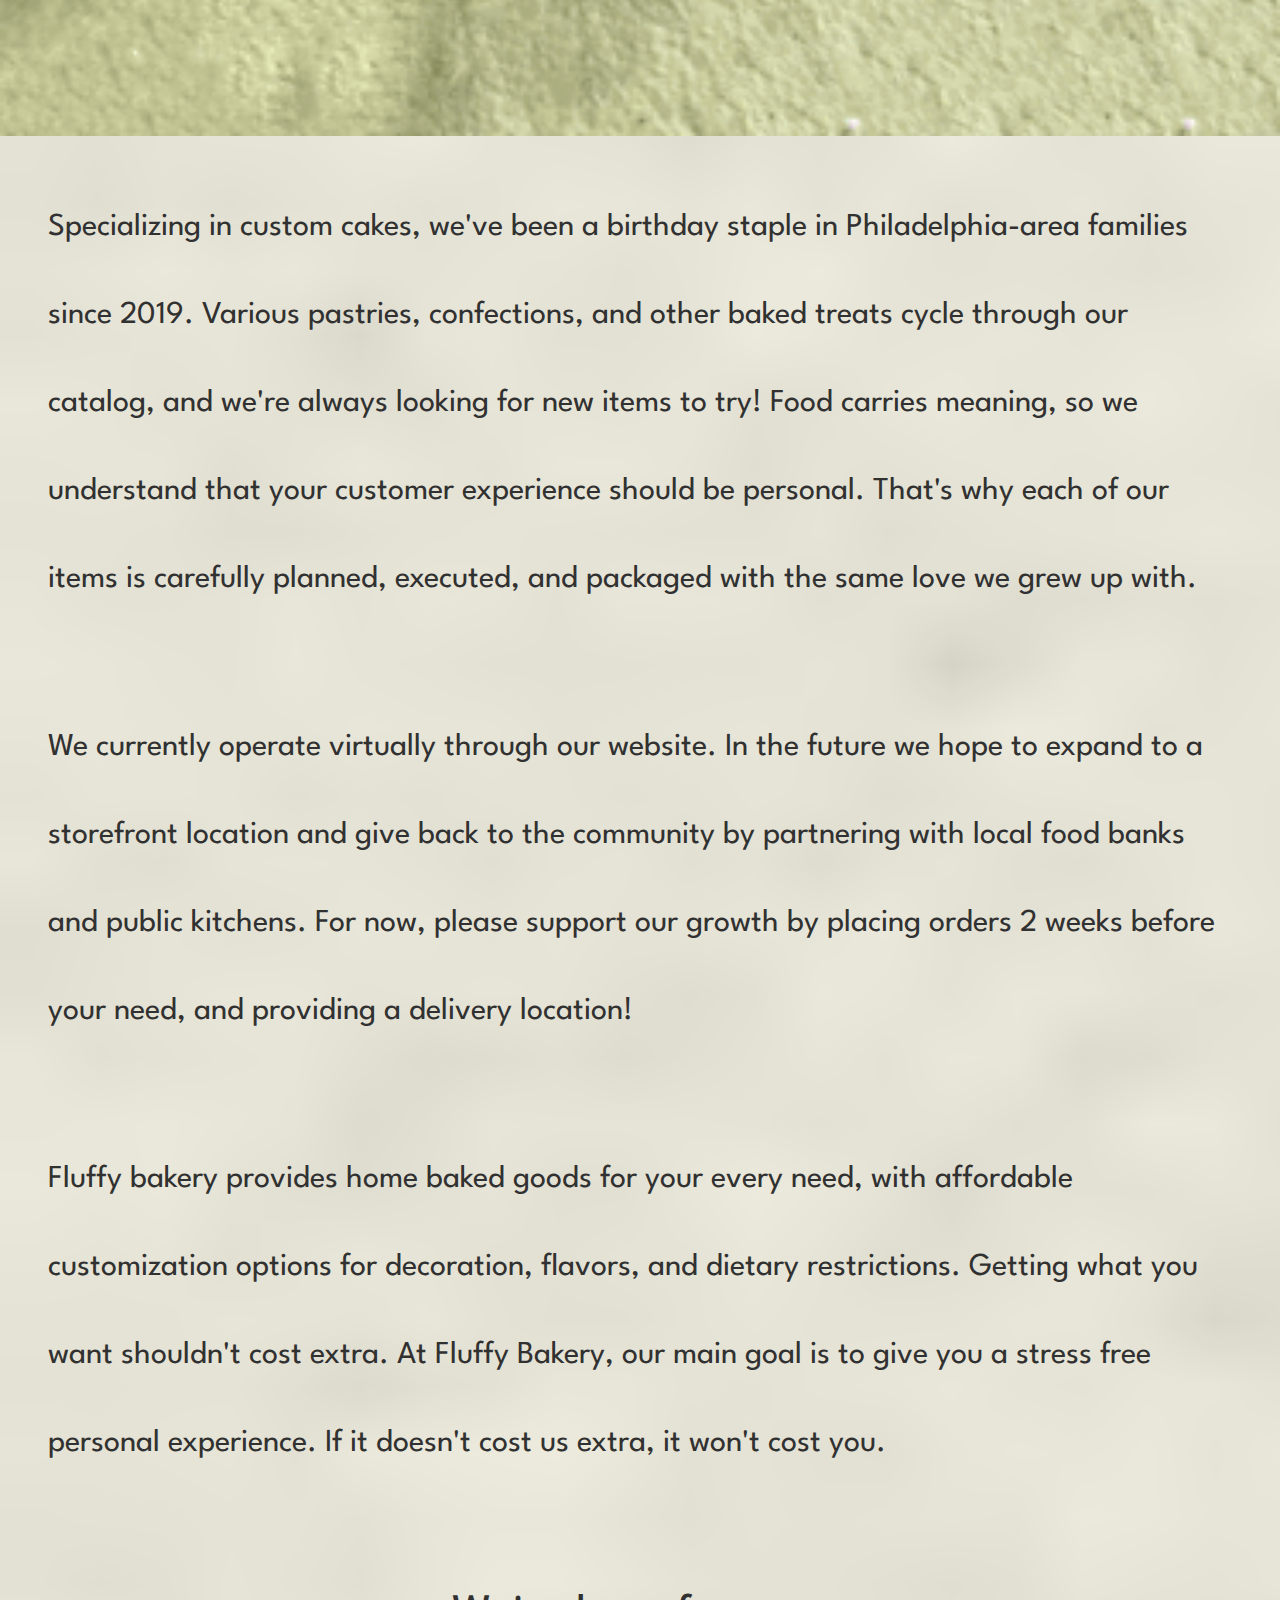
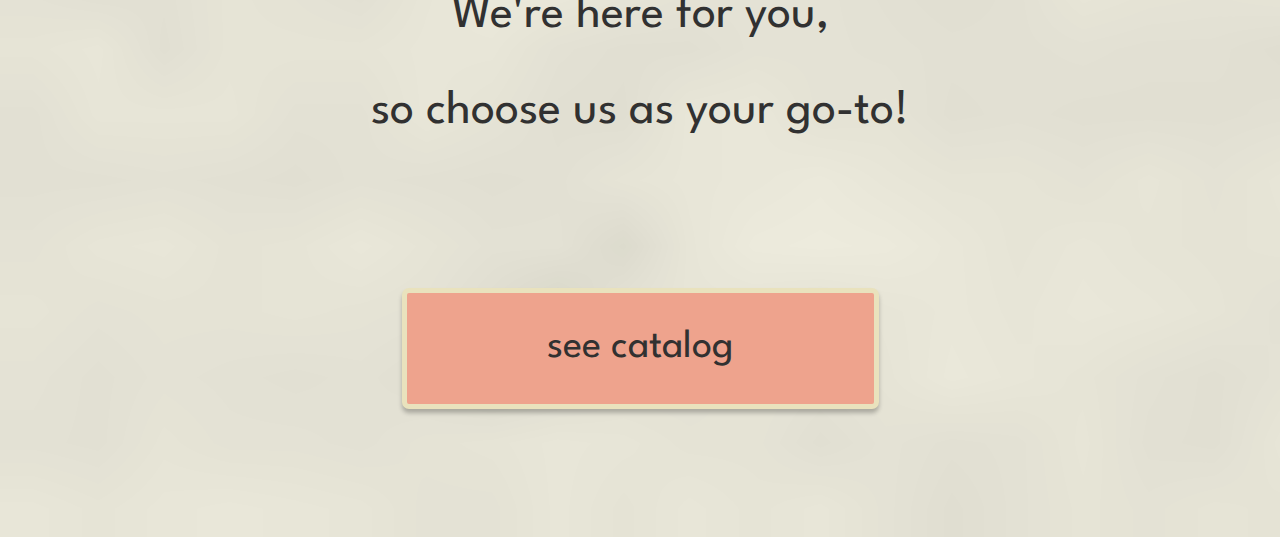
==== commit deaf2299: "build nav menu and polish details" ====
--- a/about.html
+++ b/about.html
@@ -13,8 +13,8 @@
     <!-- hero -->
     <div class="heroGeneral">
       <div class="navbar">
-        <a href="">
-            <svg xmlns="http://www.w3.org/2000/svg" width="107" height="89" viewBox="0 0 107 89" fill="none">
+        <a href="./navmenu.html">
+                <svg xmlns="http://www.w3.org/2000/svg" width="107" height="89" viewBox="0 0 107 89" fill="none">
                 <g filter="url(#filter0_d_505_540)">
                   <rect x="3" y="2" width="100.286" height="14.8846" fill="#EEA38D"/>
                   <rect x="3" y="36.0215" width="100.286" height="14.8846" fill="#EEA38D"/>
@@ -32,8 +32,9 @@
                     <feBlend mode="normal" in="SourceGraphic" in2="effect1_dropShadow_505_540" result="shape"/>
                   </filter>
                 </defs>
-              </svg>
+        </svg>
         </a>
+  
         <a href="./cart.html">
             <svg xmlns="http://www.w3.org/2000/svg" width="115" height="102" viewBox="0 0 115 102" fill="none">
               <g clip-path="url(#clip0_505_559)">
--- a/styles/master.css
+++ b/styles/master.css
@@ -73,10 +73,7 @@
     padding-top: 7vh;
     color: var(--Gray, #313131);
     text-align: center;
-    font-family: 'LeagueSpartan';
     font-size: 40px;
-    font-style: normal;
-    font-weight: 400;
     line-height: 200%; /* 40px */
 }
 
@@ -216,6 +213,15 @@
     line-height: 151.023%; /* 36.245px */
 }
 
+.navOption {
+    color: black;
+    text-align: center;
+    font-family: 'Mindset', sans-serif;
+    font-size: 96px;
+    line-height: 131.023%; /* 47.168px */
+    text-decoration: none;
+}
+
 /* Home Fonts */
 
 .homeProceed {
@@ -317,6 +323,42 @@
     padding: 1rem 5rem 5rem 5rem;
 }
 
+/* Order Fonts */
+
+.orderDescription {
+    color: var(--Gray, #313131);
+    text-align: center;
+    font-size: 24px;
+    line-height: 200%; /* 32px */
+    padding: 0 5rem;
+}
+
+.orderFormHeader {
+    color: #824836;
+    text-align: center;
+    font-size: 40px;
+    line-height: 201.023%; /* 32.164px */
+}
+
+.orderFormHeaderOption {
+    color: #9B5C49;
+    text-align: center;
+    font-size: 42px;
+    line-height: 201.023%; /* 32.164px */
+}
+
+.orderFontTotal {
+    color: var(--PinkDark, #824836);
+    text-align: center;
+    font-size: 64px;
+    font-weight: 700;
+    line-height: 201.023%; /* 40.205px */
+    display: flex;
+    align-items: center;
+    justify-content: center;
+}
+
+
 /* --- */
 /* --- */
 
@@ -342,7 +384,7 @@
 }
 
 .aboutContainerText {
-    padding-top: 25rem;
+    padding-top: 12rem;
 }
 
 .aboutButtonCatalog {
@@ -393,6 +435,7 @@
     flex-direction: column;
     align-items: center;
     justify-content: center;
+    z-index: 50;
 }
 
 .heroImage {
@@ -482,8 +525,6 @@
     width: 40vw;
     height: auto;
     margin-left: auto;
-    flex-shrink: 0;
-    box-shadow: 0px 4px 4px 0px rgba(0, 0, 0, 0.25);
     transform: translateY(-39%);
     z-index: 20;
 }
@@ -548,7 +589,7 @@
     background-color: transparent;
     padding: 20px 20px;
     margin: 1rem;
-    border: 1px solid var(--PinkDark, #824836);
+    border: 1px solid #824836;
     border-radius: 10px;
     height: 2vh;
     font-size: 36px;
@@ -588,16 +629,57 @@
 
 /* order */
 
+.orderBody {
+    display: flex;
+    flex-direction: column;
+    z-index: 10;
+}
+
+.orderContainerWavyPadding {
+    padding-bottom: 3rem;
+}
+
+.orderContainerWavyText {
+    padding-top: 12rem;
+}
+
+.orderImage {
+    position: relative;
+    top: 9rem;
+    z-index: 0;
+}
+
 .orderInputSection {
-    display: flex;
-    flex-wrap: wrap;
-    align-items: center;
-    justify-content: center;
-    text-align: center;
+    padding-top: 2rem;
+    display: flex;
+    flex-direction: column;
+    align-items: center;
+    justify-content: center;
+    text-align: center;
+    gap: 2rem;
+}
+
+.orderInput {
+    width: 77%;
+    background-color: transparent;
+    padding: 20px 20px;
+    margin: 1rem;
+    border: 1px solid #824836;
+    border-radius: 10px;
+    height: 10vh;
+    font-size: 36px;
+}
+
+.orderInputRadio {
+    display: flex;
+    flex-direction: row;
+    justify-content: center;
+    text-align: center;
+    gap: 2rem;
 }
 
 .inputTile {
-    height: 21vh;
+    height: 27vh;
     width: 43vw;
     position: relative;
     display: flex;
@@ -612,14 +694,11 @@
     height: 100%;
     width: 100%;
     border-radius: 10px;
-    border: 1px transparent #9B5C49;
+    border: 4px transparent #9B5C49;
 }
 
 input[type="radio"]::after {
     position: absolute;
-    /* font-family: ;
-    font-weight: ; 
-    font-size: ; */
     top: 10px;
     left: 10px;
     background-color: firebrick;
@@ -627,7 +706,7 @@
 
 input[type="radio"]:checked {
     border-radius: 10px;
-    border: 1px solid #9B5C49;
+    border: 4px solid #9B5C49;
     background: rgba(218, 172, 75, 0.10);
     box-shadow: 0px 1px 2px 0px rgba(0, 0, 0, 0.25);
 }
@@ -643,10 +722,6 @@
     position: absolute;
     bottom: 0;
 }
-
-/* label h {
-
-} */
 
 /* order confirmed */
 
@@ -681,4 +756,19 @@
 
 .confirmContent > a:first-of-type {
     padding-top: 20rem;
+}
+
+.navmenu {
+    position: relative;
+    display: flex;
+    flex-direction: column;
+    gap: 3rem;
+    align-items: center;
+    justify-content: center;
+    height: 100vh;
+    width: 100vw;
+    background: url(../media/texturePaper.png), lightgray 50% / cover no-repeat;
+    background-size: cover;
+    background-blend-mode: multiply;
+    background-color: #E9D7BD;
 }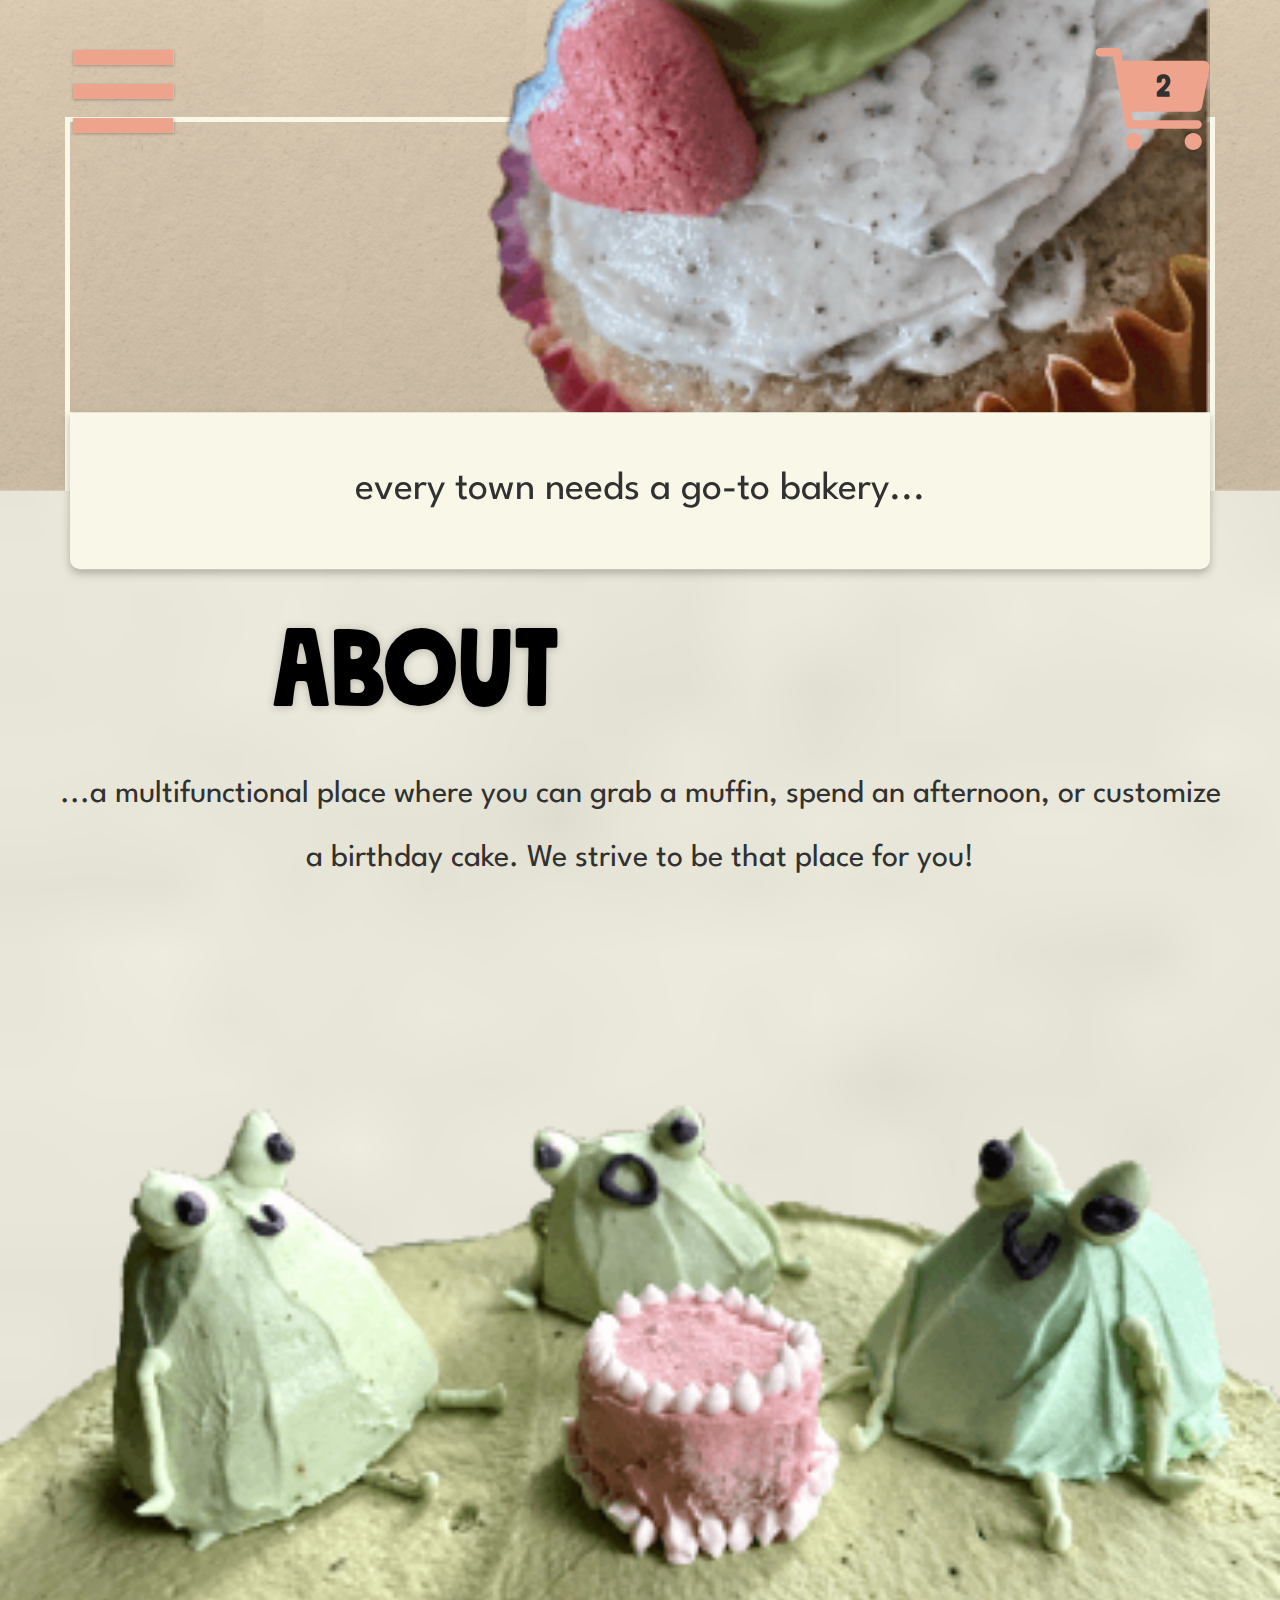
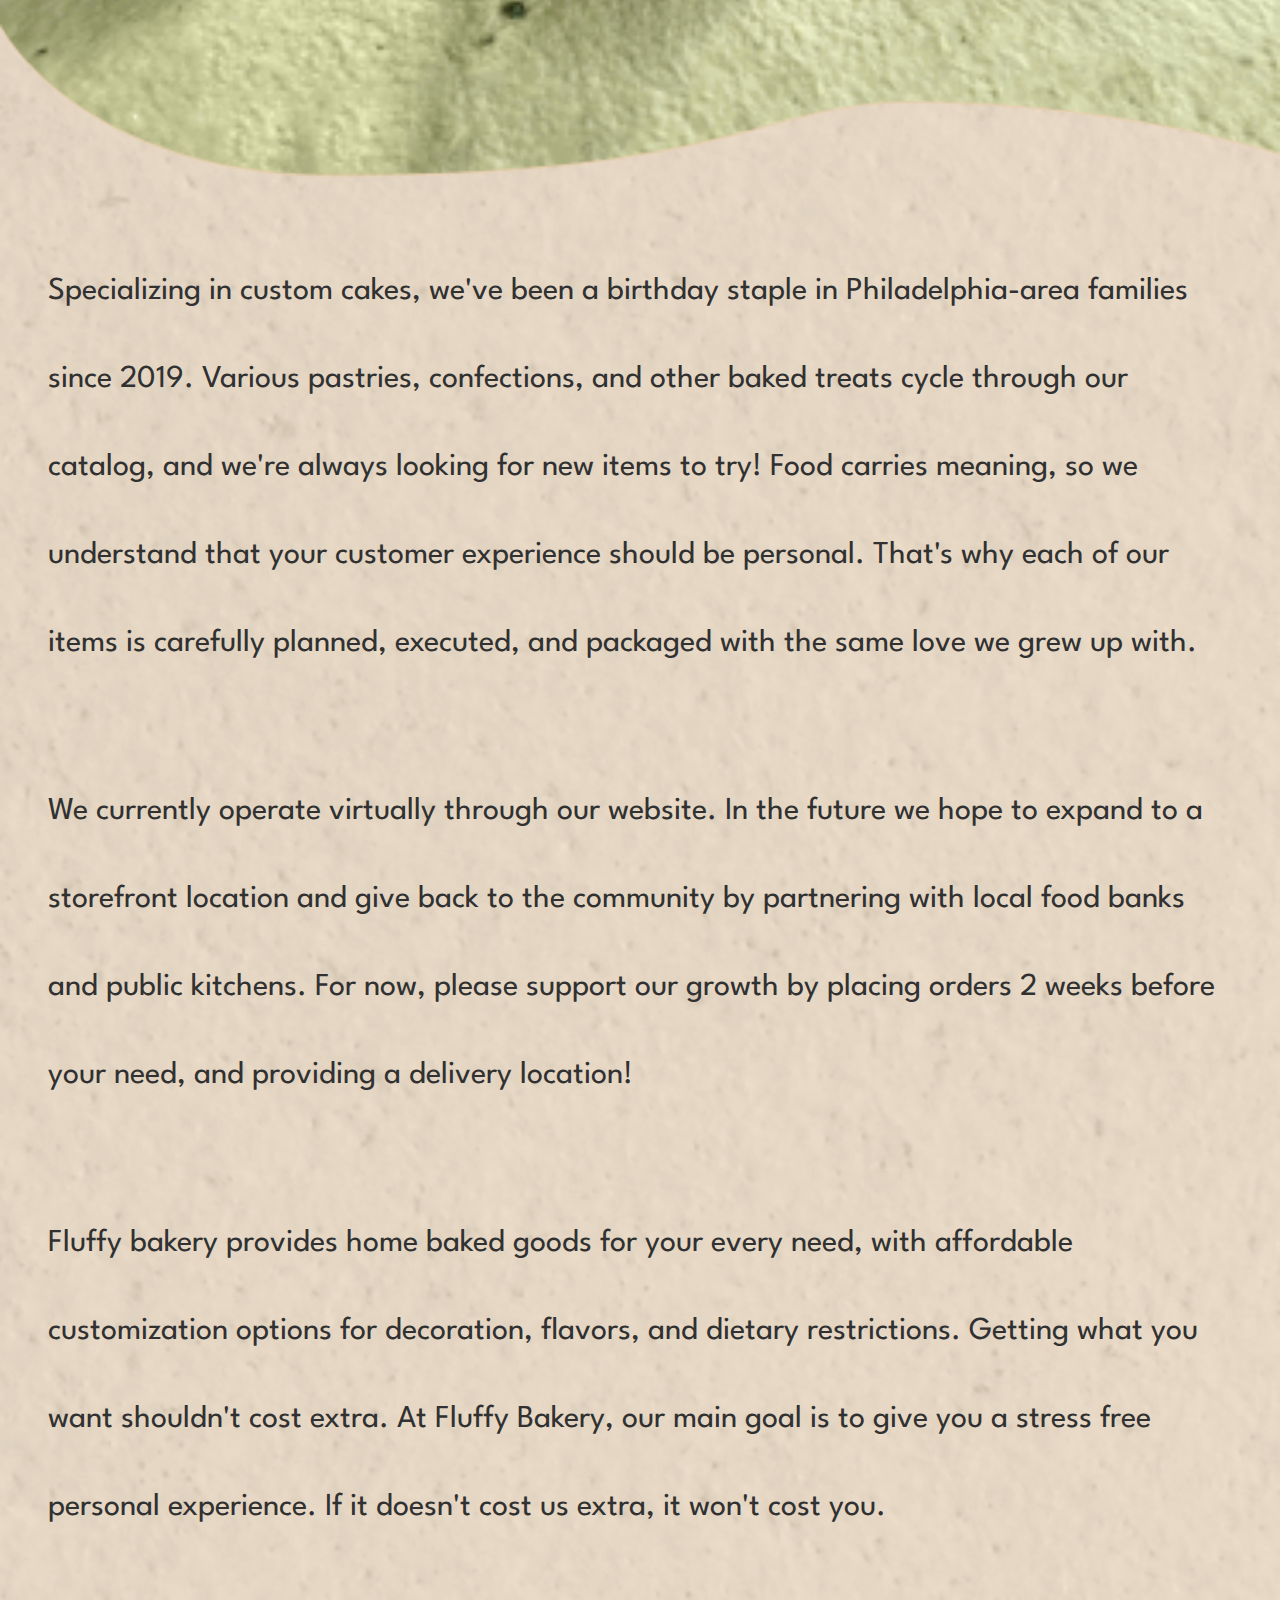
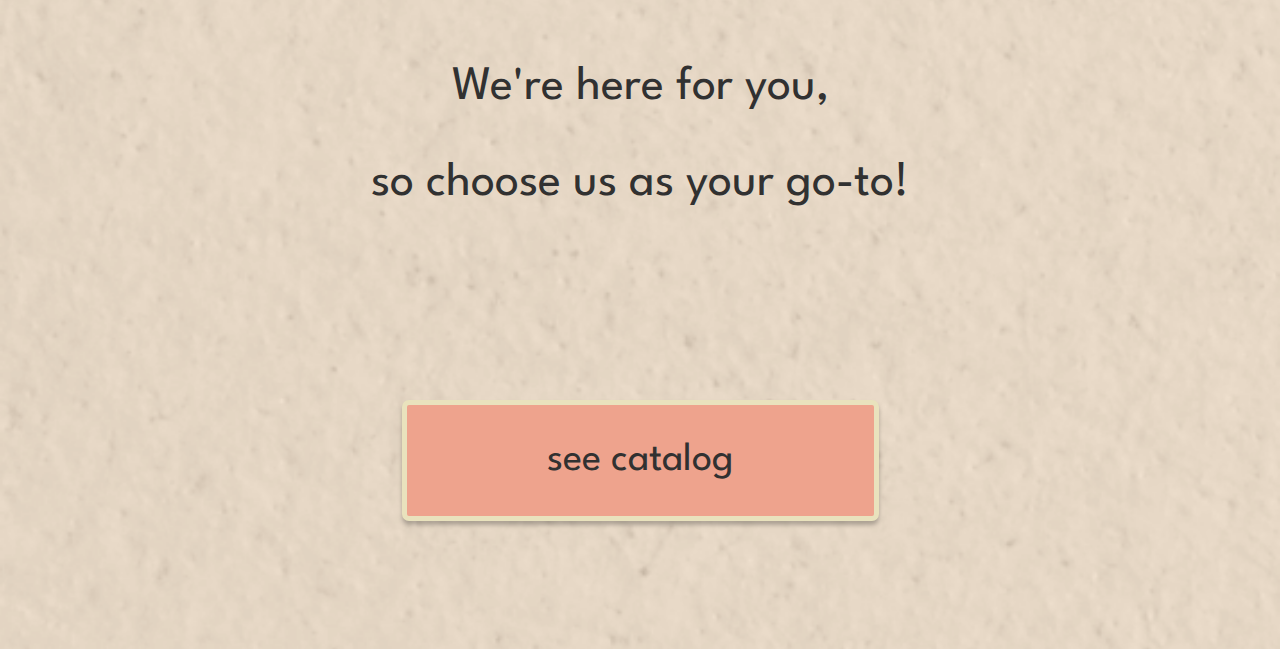
==== commit 00610576: "h fix" ====
--- a/about.html
+++ b/about.html
@@ -52,23 +52,23 @@
         </a>
     </div>
         <div class="heroBorderGeneral">
-            <h class="titlePage2">
+            <h1 class="titlePage2">
                 About
-            </h>
+            </h1>
             <img class="heroImage" src="./media/heroAbout.png" alt="Frog cake"></img>
             <div class="heroGeneralCard">
-                <h class="titlePageSubheader">
+                <h2 class="titlePageSubheader">
                     every town needs a go-to bakery...
-                </h>
+                </h2>
             </div>
         </div>
     </div>
     <!-- content -->
 <div>
-    <h class="aboutBlurbText">
+    <h3 class="aboutBlurbText">
         ...a multifunctional place where you can grab a muffin, spend an afternoon, or customize a birthday cake.
 We strive to be that place for you!
-    </h>
+    </h3>
     <div class="aboutBody">
           <div class="container aboutContainer">
         <img src="media/aboutCakeFrog.png" alt="Matcha cake with 4 happy forgs (not frogs) on top">
@@ -86,15 +86,15 @@
             <p class="aboutParagraph">
                 Fluffy bakery provides home baked goods for your every need, with affordable customization options for decoration, flavors, and dietary restrictions. Getting what you want shouldn't cost extra. At Fluffy Bakery, our main goal is to give you a stress free personal experience. If it doesn't cost us extra, it won't cost you.
             </p>
-            <h class="aboutClosingText">
+            <h2 class="aboutClosingText">
                 We're here for you, <br> so choose us as your go-to!
-              </h>
+              </h2>
           </div>
           <a href="./catalog.html">
             <button class="button aboutButtonCatalog">
-              <h class="buttonText">
+              <h2 class="buttonText">
                 see catalog
-              </h>
+              </h2>
             </button>
           </a>          
         </div>
--- a/styles/master.css
+++ b/styles/master.css
@@ -43,7 +43,7 @@
 
 .containerWavy {
     width: 100%;
-    background: url(../media/sectionWavyPaper.svg) no-repeat;
+    background: url(../media/sectionWavyPaper.png) no-repeat;
     background-size: cover;
     text-align: center;
     z-index: 10;
@@ -70,7 +70,6 @@
 }
 
 .containerWavyText {
-    padding-top: 7vh;
     color: var(--Gray, #313131);
     text-align: center;
     font-size: 40px;
@@ -141,7 +140,6 @@
 
 .titlePage {
     color: black;
-    text-align: center;
     text-shadow: 0px 1px 8px rgba(35, 35, 35, 0.25);
     font-family: 'Mindset', sans-serif;
     font-size: 96px;
@@ -157,7 +155,7 @@
     line-height: 201.023%; /* 96.491px */
     position: relative;
     top: 23rem;
-    left: 2rem;
+    left: -14rem;
     z-index: 10;
 }
 
@@ -166,28 +164,19 @@
     text-align: center;
     font-size: 40px;
     line-height: 200%; /* 40px */
-    padding: 10px;
+    padding: 5px;
 }
 
 .titlePageSubheader2 {
     color: var(--Gray, #313131);
     text-align: center;
-    font-size: 24px;
+    font-size: 36px;
     font-weight: 400;
     line-height: 200%; /* 40px */
     padding: 0 30px;
 }
 
 /* Fonts for reusable elements */
-
-.cardHeader {
-    color: var(--Gray, #313131);
-    text-align: center;
-    font-size: 48px;
-    font-weight: 500;
-    line-height: 151.023%; /* 36.245px */
-    text-align: center;
-  }
 
 .header {
     color: var(--Gray, #313131);
@@ -198,11 +187,18 @@
     line-height: 151.023%; /* 36.245px */
   }
 
+.cardHeader {
+    color: var(--Gray, #313131);
+    font-size: 48px;
+    font-weight: 500;
+    text-align: center;
+  }
+
 .cardBody {
     color: var(--Gray, #313131);
     font-size: 40px;
     line-height: 200%; /* 40px */
-    padding-top: 3rem;
+    /* padding-top: 3rem; */
     text-align: left;
   }
 
@@ -210,7 +206,6 @@
     color: var(--Gray, #313131);
     text-align: center;
     font-size: 40px;
-    line-height: 151.023%; /* 36.245px */
 }
 
 .navOption {
@@ -281,7 +276,6 @@
     text-align: center;
     font-size: 48px;
     font-weight: 500;
-    line-height: 151.023%; /* 36.245px */
 }
 
 .catalogItemDesc {
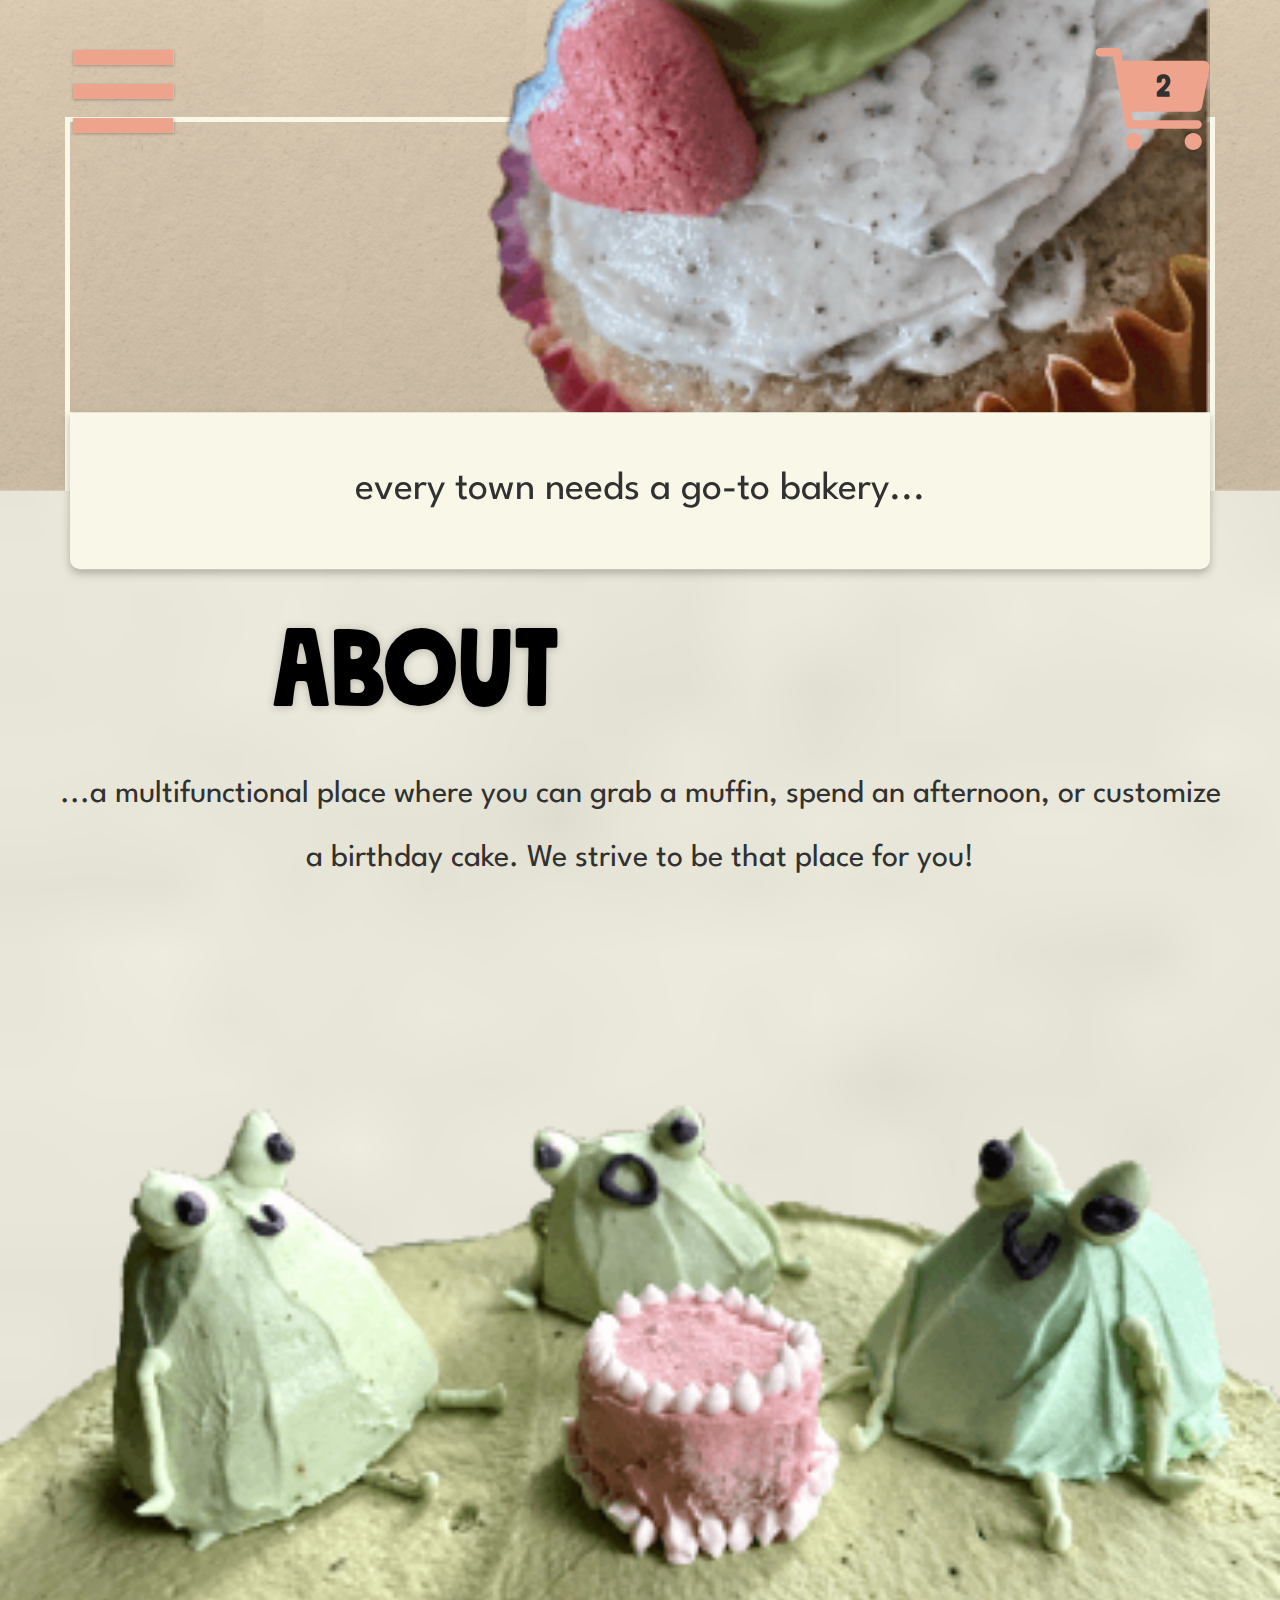
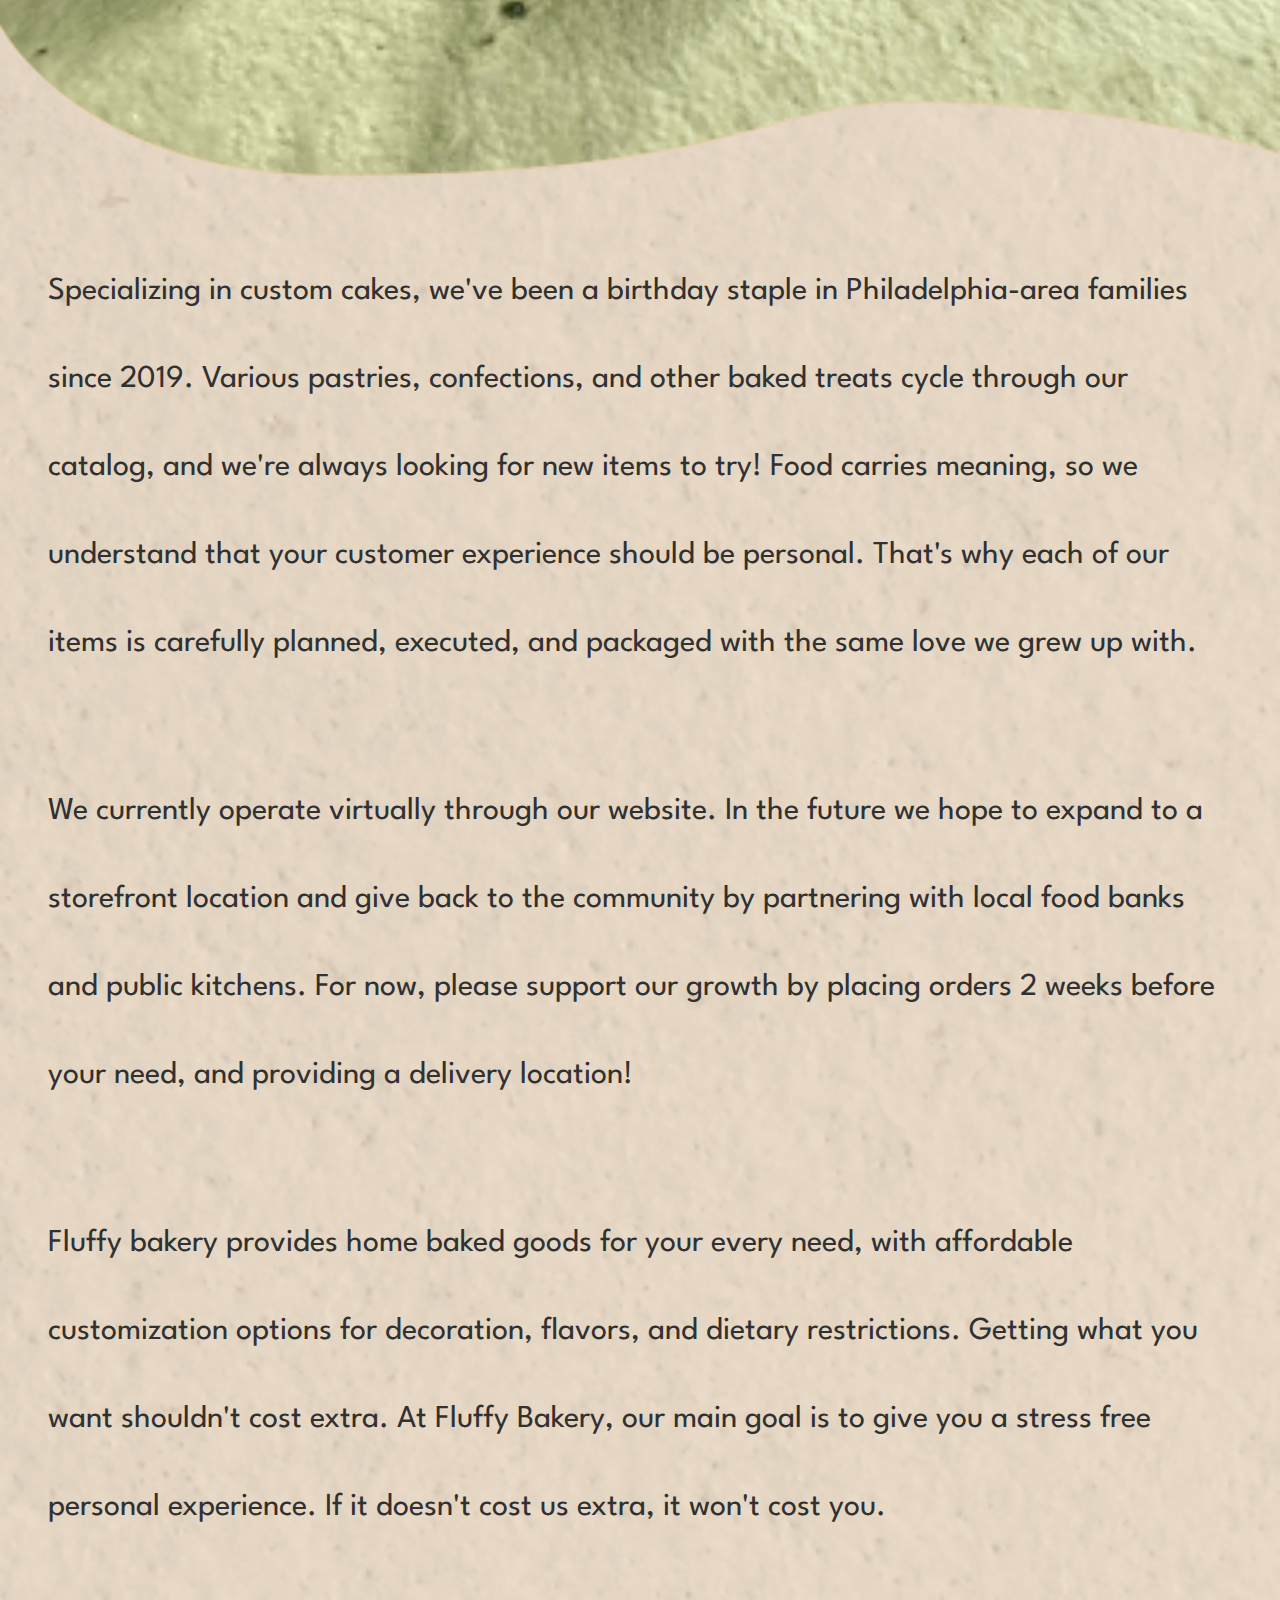
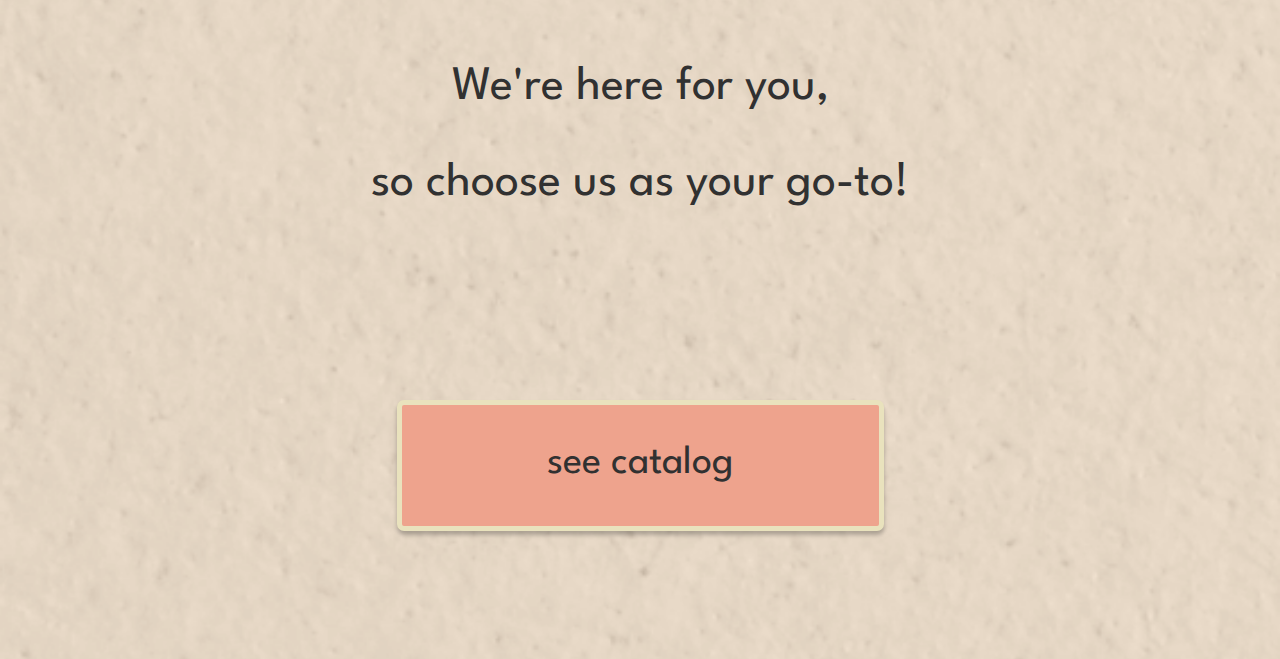
==== commit 6e311c95: "button fix" ====
--- a/about.html
+++ b/about.html
@@ -12,7 +12,7 @@
 <body>
     <!-- hero -->
     <div class="heroGeneral">
-      <div class="navbar">
+      <nav class="navbar">
         <a href="./navmenu.html">
                 <svg xmlns="http://www.w3.org/2000/svg" width="107" height="89" viewBox="0 0 107 89" fill="none">
                 <g filter="url(#filter0_d_505_540)">
@@ -50,7 +50,7 @@
               </defs>
             </svg>
         </a>
-    </div>
+    </nav>
         <div class="heroBorderGeneral">
             <h1 class="titlePage2">
                 About
@@ -90,12 +90,8 @@
                 We're here for you, <br> so choose us as your go-to!
               </h2>
           </div>
-          <a href="./catalog.html">
-            <button class="button aboutButtonCatalog">
-              <h2 class="buttonText">
-                see catalog
-              </h2>
-            </button>
+          <a class="button aboutButtonCatalog" href="./catalog.html">
+            <h2 class="buttonText">see catalog</h2>            
           </a>          
         </div>
       </div>
--- a/styles/master.css
+++ b/styles/master.css
@@ -76,7 +76,14 @@
     line-height: 200%; /* 40px */
 }
 
-.button {
+a.button {
+    -webkit-appearance: button;
+    -moz-appearance: button;
+    appearance: button;
+
+    text-decoration: none;
+    color: initial;
+
     position: relative;
     width: 477px;
     height: 121px;
@@ -206,6 +213,7 @@
     color: var(--Gray, #313131);
     text-align: center;
     font-size: 40px;
+    line-height: 130%;
 }
 
 .navOption {
@@ -397,7 +405,7 @@
     width: 100vw;
 
     background: url(../media/texturePaper.png), lightgray 50% / cover no-repeat;
-    background-size: contain;
+    background-size: cover;
     background-blend-mode: multiply;
     background-color: #E9D7BD;
 }
@@ -740,15 +748,14 @@
     padding: 0 8rem;
 }
 
+.confirmButtons {
+    padding: 5rem 0;
+    display: flex;
+    flex-direction: column;
+    gap: 3rem;
+}
+
 .confirmContent > div {
-    padding-bottom: 5rem;
-}
-
-.confirmContent > a {
-    padding-top: 3rem;
-}
-
-.confirmContent > a:first-of-type {
     padding-top: 20rem;
 }
 
